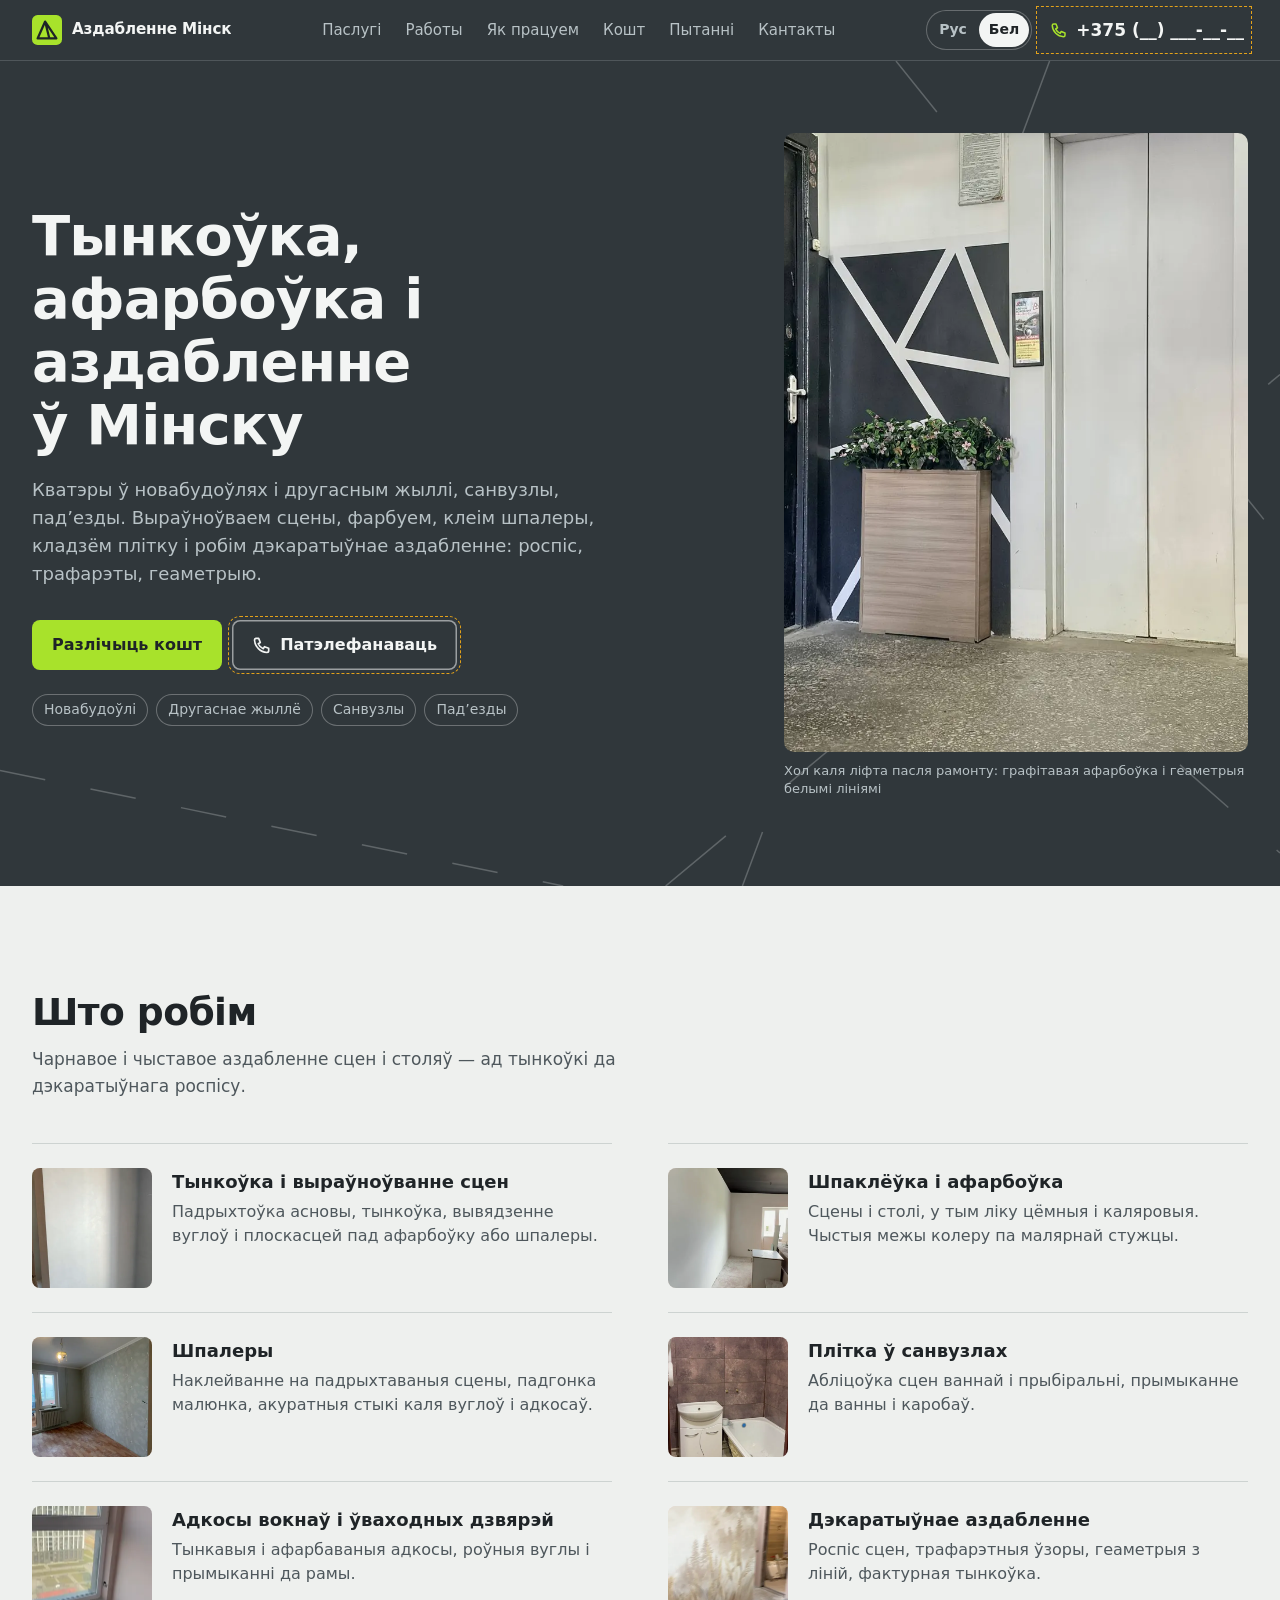
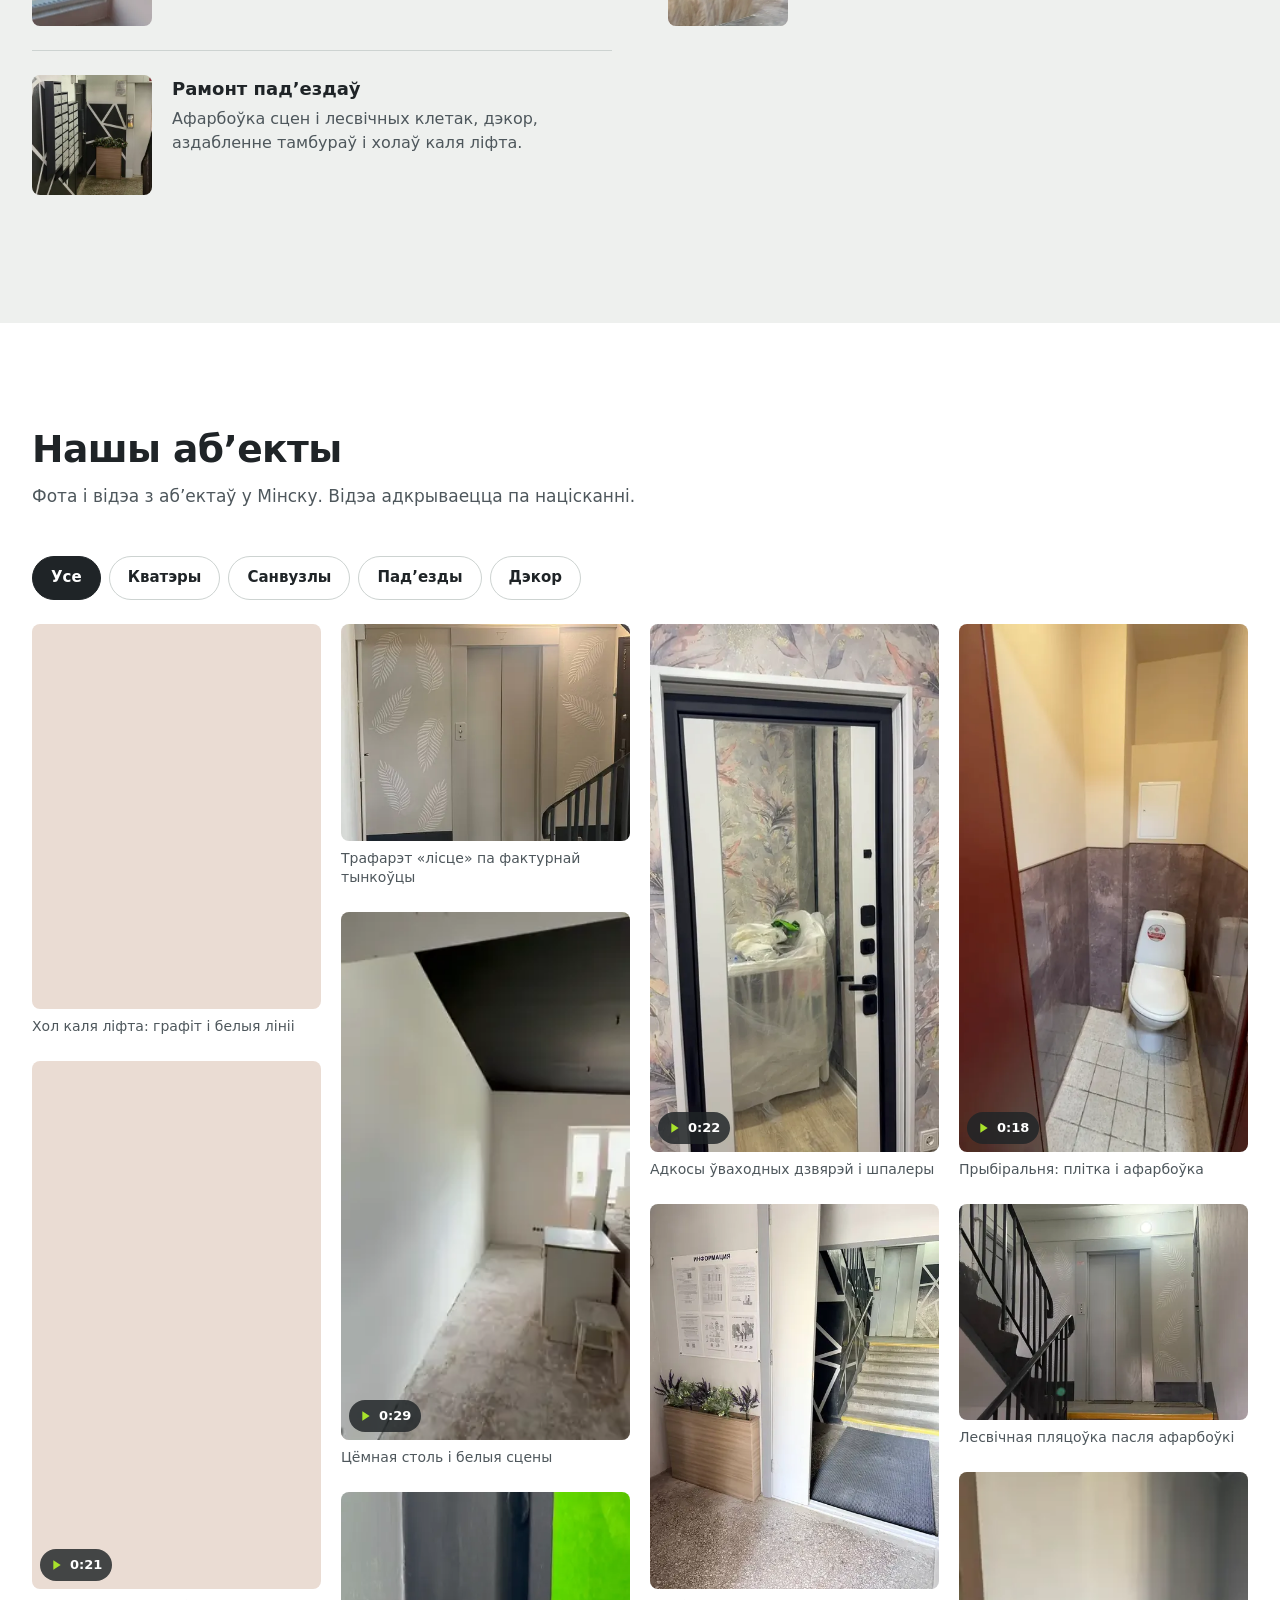
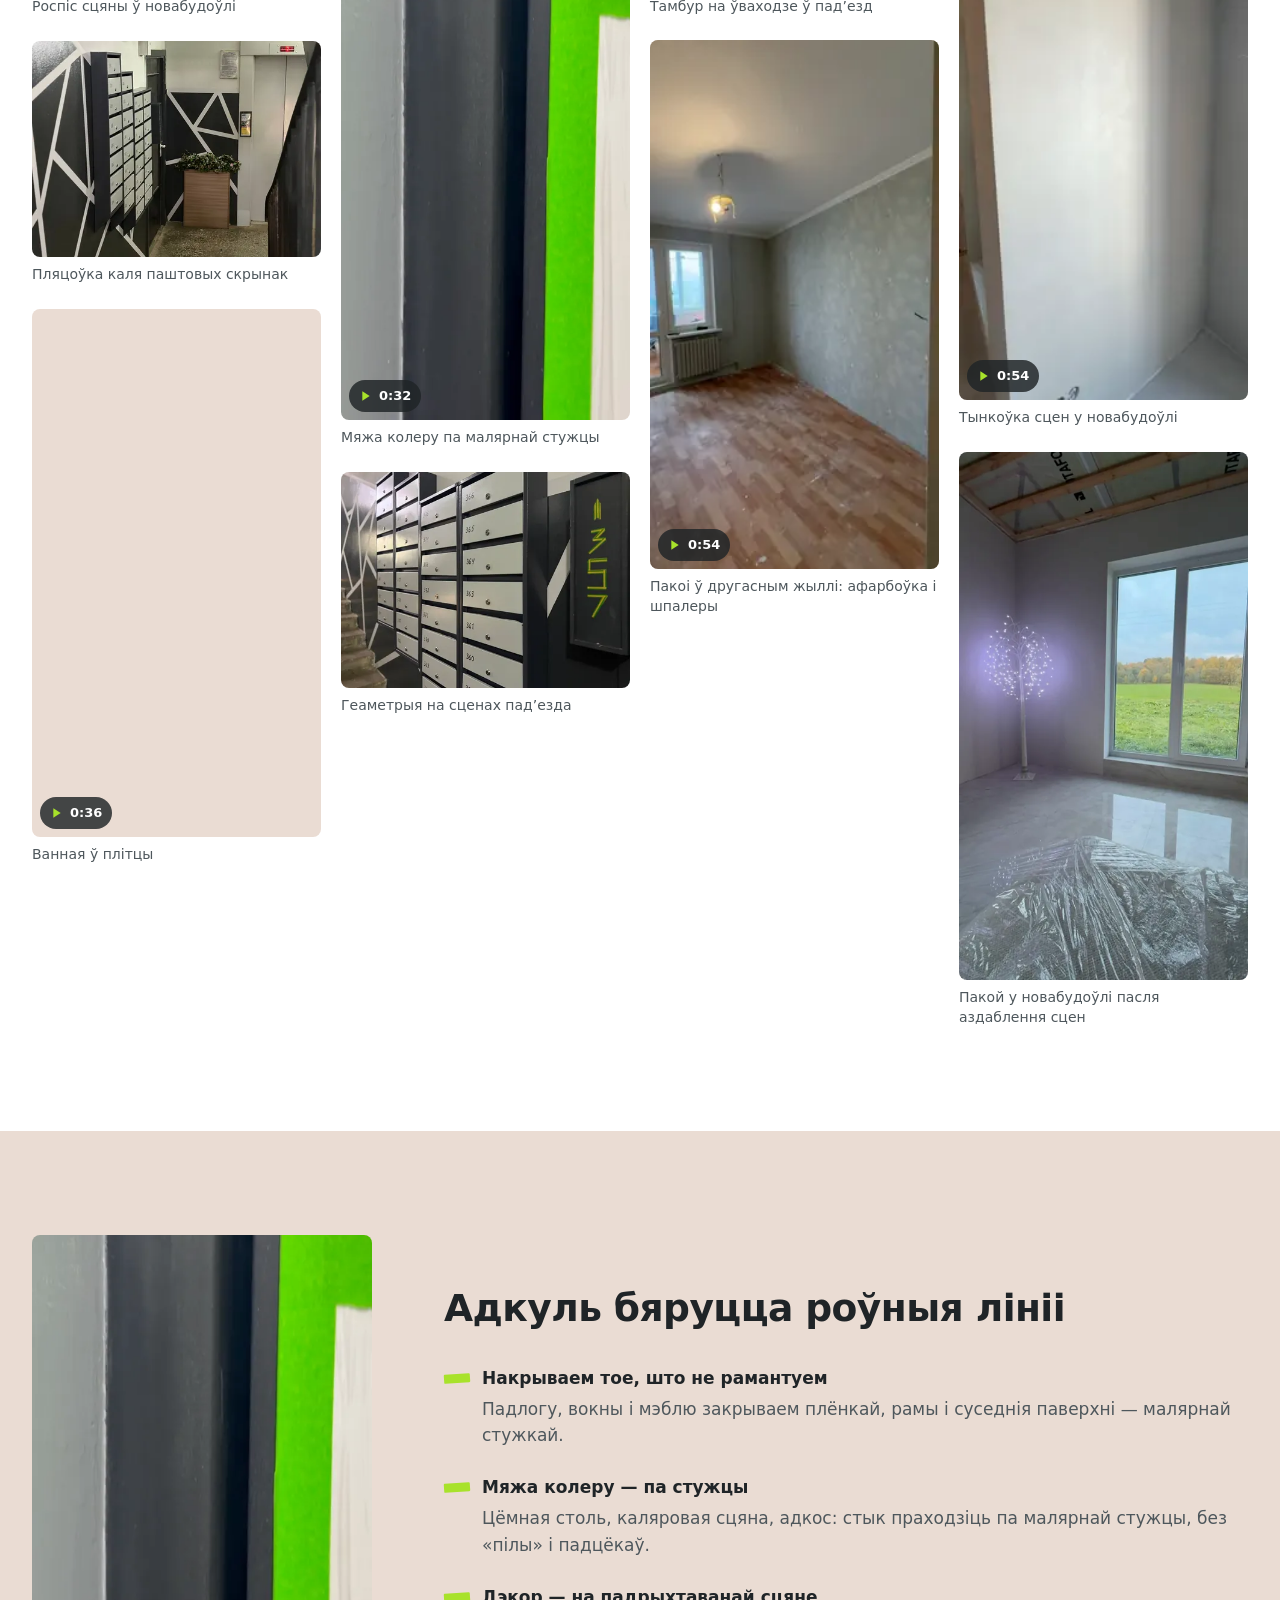
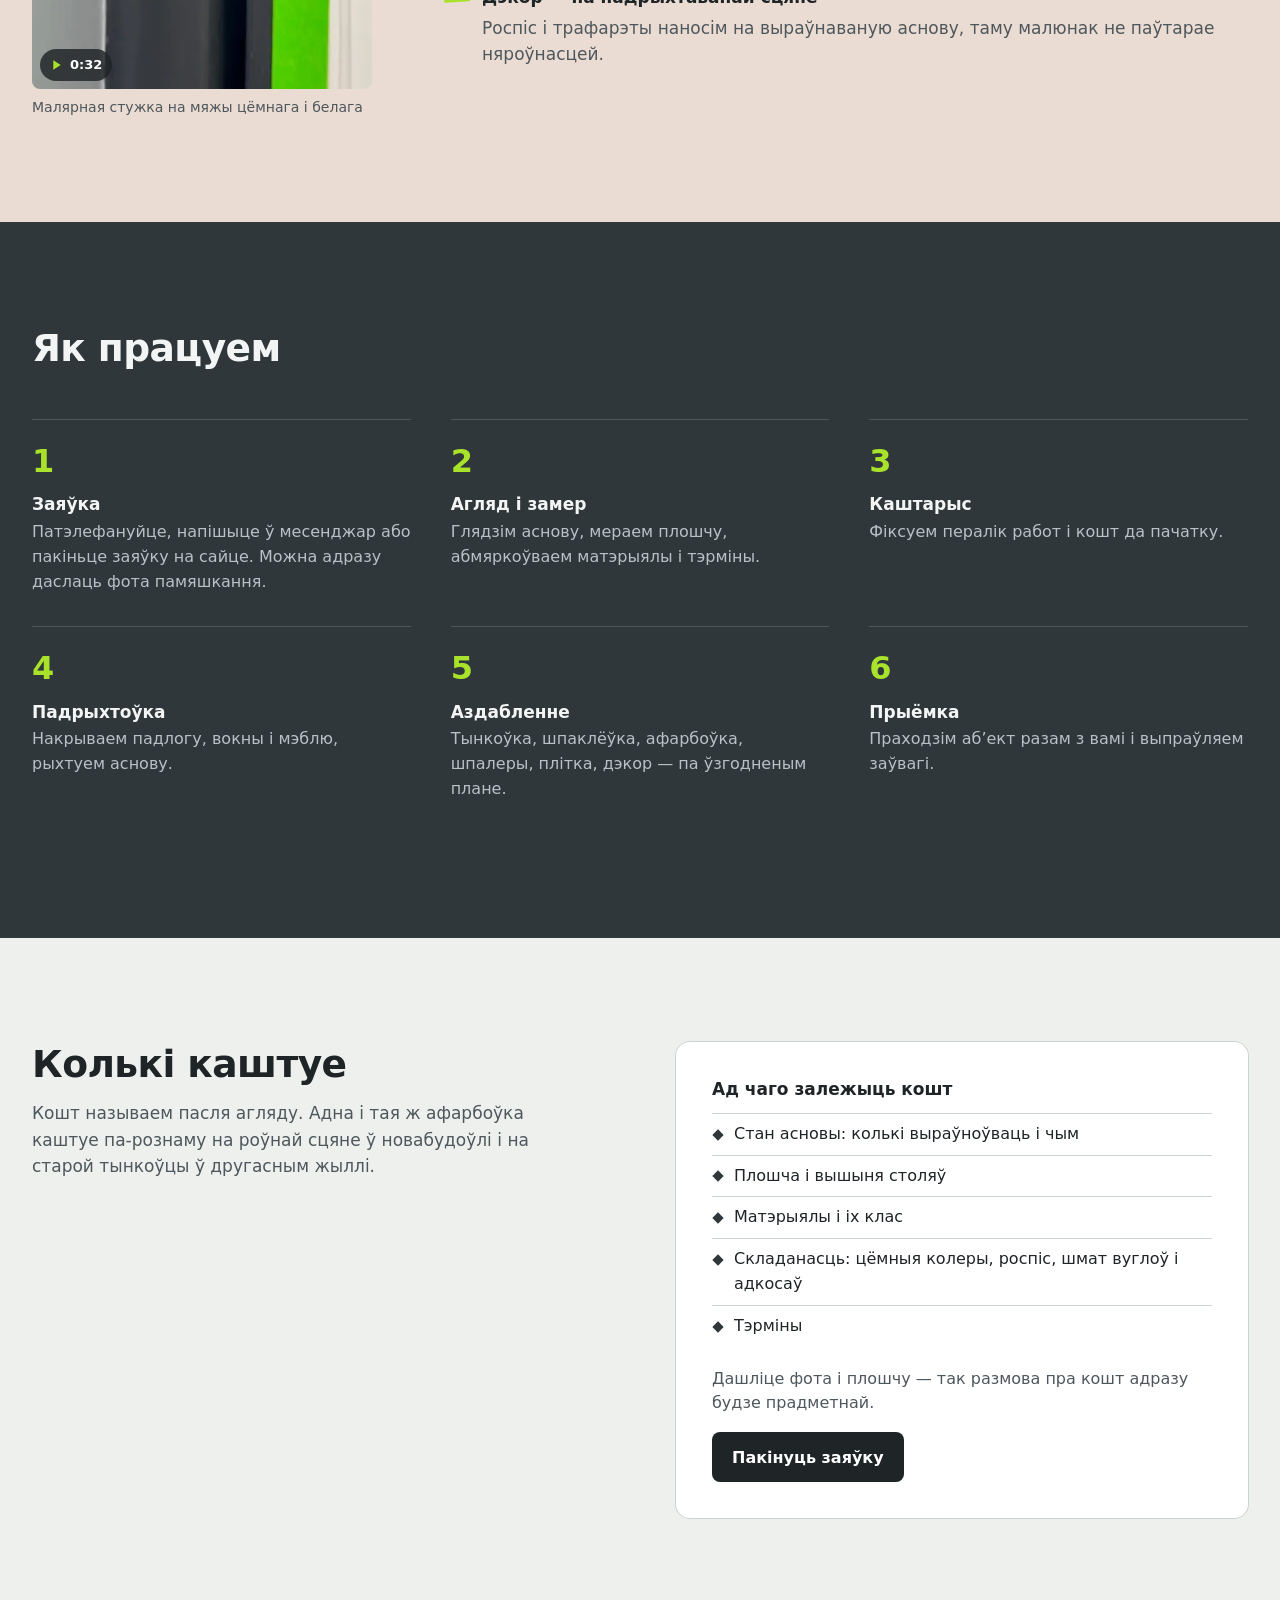
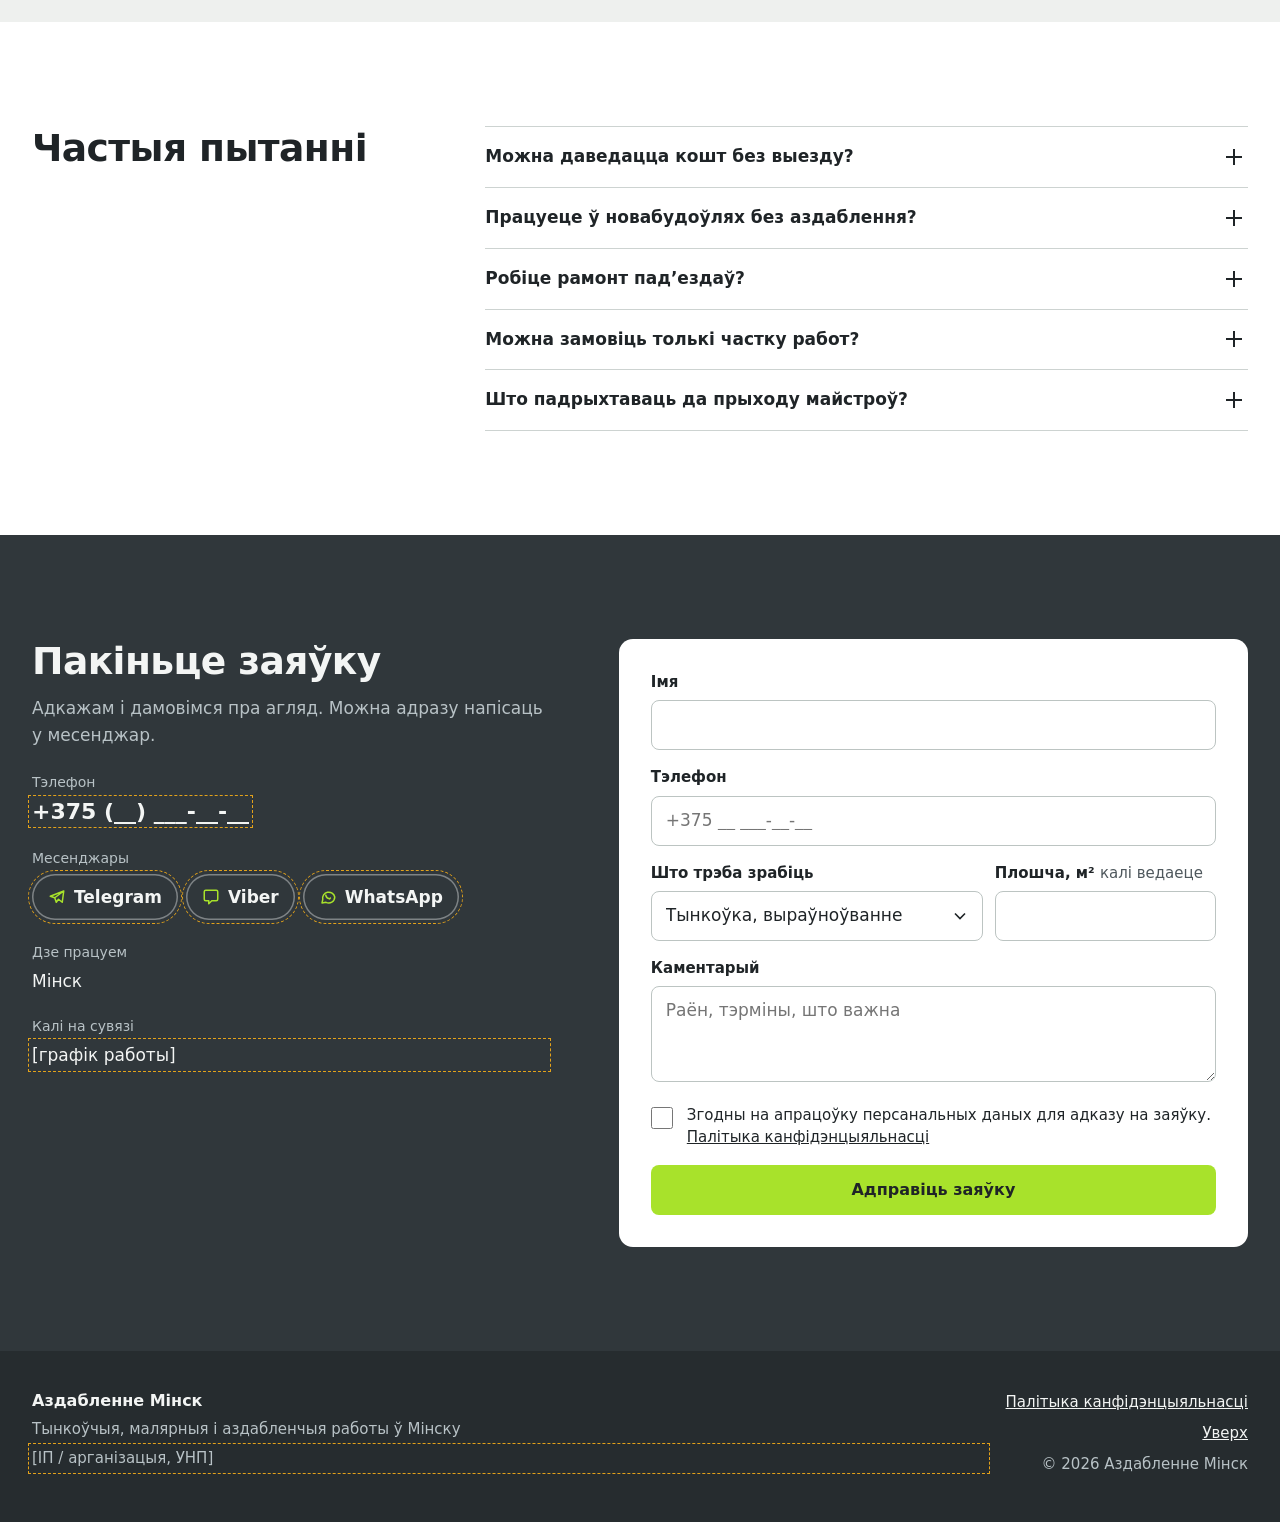
==== be/index.html @ 93bda0c2 "Одностраничный сайт отделочной бригады в Минске (RU/BY) Статический сайт для GitHub Pages: услуги, ф" ====
<!doctype html>
<html lang="be">
<head>
<meta charset="utf-8">
<meta name="viewport" content="width=device-width, initial-scale=1, viewport-fit=cover">
<title>Тынкоўка, афарбоўка і аздабленне кватэр у Мінску | Аздабленне Мінск</title>
<meta name="description" content="Тынкоўка, афарбоўка, шпалеры, плітка, адкосы і дэкаратыўнае аздабленне ў Мінску. Кватэры, новабудоўлі, пад’езды. Фота і відэа аб’ектаў, заяўка на разлік.">
<meta name="theme-color" content="#30373B">
<meta name="format-detection" content="telephone=no">
<link rel="canonical" href="https://pallsmi.github.io/otdelka-minsk/be/">
<link rel="alternate" hreflang="ru-BY" href="https://pallsmi.github.io/otdelka-minsk/">
<link rel="alternate" hreflang="be-BY" href="https://pallsmi.github.io/otdelka-minsk/be/">
<link rel="alternate" hreflang="x-default" href="https://pallsmi.github.io/otdelka-minsk/">
<meta property="og:type" content="website">
<meta property="og:locale" content="be_BY">
<meta property="og:site_name" content="Аздабленне Мінск">
<meta property="og:title" content="Тынкоўка, афарбоўка і аздабленне кватэр у Мінску">
<meta property="og:description" content="Тынкоўка, афарбоўка, шпалеры, плітка, адкосы і дэкаратыўнае аздабленне ў Мінску. Кватэры, новабудоўлі, пад’езды. Фота і відэа аб’ектаў, заяўка на разлік.">
<meta property="og:image" content="https://pallsmi.github.io/otdelka-minsk/assets/img/og.jpg">
<meta property="og:image:width" content="1200">
<meta property="og:image:height" content="630">
<meta property="og:image:alt" content="Пад’езд пасля рамонту: графітавыя сцены з белымі лініямі"><meta property="og:url" content="https://pallsmi.github.io/otdelka-minsk/be/">
<meta name="twitter:card" content="summary_large_image">
<link rel="icon" href="../assets/favicon.svg" type="image/svg+xml">
<link rel="icon" href="../assets/favicon-32.png" sizes="32x32" type="image/png">
<link rel="apple-touch-icon" href="../assets/apple-touch-icon.png">
<link rel="preload" href="../assets/fonts/unbounded-cyrillic-wght-normal.woff2" as="font" type="font/woff2" crossorigin>
<link rel="preload" href="../assets/fonts/onest-cyrillic-wght-normal.woff2" as="font" type="font/woff2" crossorigin>
<link rel="preload" as="image" type="image/webp" href="../assets/img/lift-geometry-800.webp" imagesrcset="../assets/img/lift-geometry-480.webp 480w, ../assets/img/lift-geometry-800.webp 800w" imagesizes="(min-width: 900px) 40vw, 86vw" fetchpriority="high">
<link rel="stylesheet" href="../css/style.css?v=d247fea7">
<script type="application/ld+json">{"@context":"https://schema.org","@type":"HomeAndConstructionBusiness","name":"Аздабленне Мінск","description":"Тынкоўка, афарбоўка, шпалеры, плітка, адкосы і дэкаратыўнае аздабленне ў Мінску. Кватэры, новабудоўлі, пад’езды. Фота і відэа аб’ектаў, заяўка на разлік.","areaServed":{"@type":"City","name":"Мінск"},"address":{"@type":"PostalAddress","addressLocality":"Мінск","addressCountry":"BY"},"knowsLanguage":["ru","be"],"url":"https://pallsmi.github.io/otdelka-minsk/be/","image":"https://pallsmi.github.io/otdelka-minsk/assets/img/og.jpg"}</script>
<script type="application/ld+json">{"@context":"https://schema.org","@type":"FAQPage","mainEntity":[{"@type":"Question","name":"Можна даведацца кошт без выезду?","acceptedAnswer":{"@type":"Answer","text":"Прыблізна — па фота і плошчы. Дакладна — пасля агляду: стан сцен і столяў па фота бачны не заўсёды."}},{"@type":"Question","name":"Працуеце ў новабудоўлях без аздаблення?","acceptedAnswer":{"@type":"Answer","text":"Так. Прыклады — у раздзеле «Нашы аб’екты»: тынкоўка сцен, адкосы, роспіс."}},{"@type":"Question","name":"Робіце рамонт пад’ездаў?","acceptedAnswer":{"@type":"Answer","text":"Так: афарбоўка сцен і лесвічных клетак, дэкор, аздабленне холаў каля ліфта. Фота — у раздзеле «Нашы аб’екты»."}},{"@type":"Question","name":"Можна замовіць толькі частку работ?","acceptedAnswer":{"@type":"Answer","text":"Так, напрыклад толькі афарбоўку столяў або толькі адкосы. Аб’ём абмяркоўваем на аглядзе."}},{"@type":"Question","name":"Што падрыхтаваць да прыходу майстроў?","acceptedAnswer":{"@type":"Answer","text":"Вынесці рэчы, якія можна вынесці, або ссунуць мэблю да цэнтра пакоя — астатняе накрыем плёнкай."}}]}</script>
</head>
<body>
<a class="skip" href="#main">Перайсці да зместу</a>

<header class="site-header" id="top">
  <div class="wrap header-row">
    <a class="brand" href="./" aria-label="Аздабленне Мінск">
      <svg class="brand-mark" viewBox="0 0 32 32" aria-hidden="true"><rect width="32" height="32" rx="6" fill="#A8E22B"/><path d="M6 25 L14 7 L26 25 Z M14 7 L18.5 25" fill="none" stroke="#1F2427" stroke-width="2.4" stroke-linejoin="round"/></svg>
      <span>Аздабленне Мінск</span>
    </a>
    <nav class="nav" id="nav" aria-label="Меню">
      <ul>
        <li><a href="#services">Паслугі</a></li>
        <li><a href="#works">Работы</a></li>
        <li><a href="#process">Як працуем</a></li>
        <li><a href="#price">Кошт</a></li>
        <li><a href="#faq">Пытанні</a></li>
        <li><a href="#contact">Кантакты</a></li>
      </ul>
      <a class="nav-phone todo" href="#contact"><svg class="ic" viewBox="0 0 24 24" fill="none" stroke="currentColor" stroke-width="2" stroke-linecap="round" stroke-linejoin="round" aria-hidden="true" focusable="false"><path d="M5 4h3l2 5-2.5 1.5a11 11 0 0 0 6 6L15 14l5 2v3a2 2 0 0 1-2 2A16 16 0 0 1 3 6a2 2 0 0 1 2-2z"/></svg><span>+375 (__) ___-__-__</span></a>
    </nav>
    <div class="header-tools">
      <div class="lang" role="group" aria-label="Мова сайта">
        <a href="../" hreflang="ru" lang="ru">Рус</a>
        <a href="./" hreflang="be" lang="be" aria-current="true">Бел</a>
      </div>
      <a class="header-call todo" href="#contact"><svg class="ic" viewBox="0 0 24 24" fill="none" stroke="currentColor" stroke-width="2" stroke-linecap="round" stroke-linejoin="round" aria-hidden="true" focusable="false"><path d="M5 4h3l2 5-2.5 1.5a11 11 0 0 0 6 6L15 14l5 2v3a2 2 0 0 1-2 2A16 16 0 0 1 3 6a2 2 0 0 1 2-2z"/></svg><span>+375 (__) ___-__-__</span></a>
      <button class="burger" type="button" aria-expanded="false" aria-controls="nav" data-open="Меню" data-close="Закрыць меню" aria-label="Меню">
        <span></span><span></span><span></span>
      </button>
    </div>
  </div>
</header>

<main id="main">

<section class="hero" aria-labelledby="hero-title">
  <svg class="hero-lines" viewBox="0 0 100 100" preserveAspectRatio="none" aria-hidden="true">
    <line x1="52" y1="100" x2="100" y2="38" pathLength="1"/>
    <line x1="70" y1="0" x2="100" y2="58" pathLength="1"/>
    <line x1="62" y1="44" x2="100" y2="96" pathLength="1"/>
    <line x1="82" y1="0" x2="58" y2="100" pathLength="1"/>
    <line x1="0" y1="86" x2="44" y2="100" pathLength="1"/>
  </svg>
  <div class="wrap hero-grid">
    <div class="hero-copy">
      <h1 id="hero-title">Тынкоўка, афарбоўка і аздабленне ў Мінску</h1>
      <p class="hero-lead">Кватэры ў новабудоўлях і другасным жыллі, санвузлы, пад’езды. Выраўноўваем сцены, фарбуем, клеім шпалеры, кладзём плітку і робім дэкаратыўнае аздабленне: роспіс, трафарэты, геаметрыю.</p>
      <div class="hero-actions">
        <a class="btn btn-tape" href="#contact">Разлічыць кошт</a>
        <a class="btn btn-ghost todo" href="#contact"><svg class="ic" viewBox="0 0 24 24" fill="none" stroke="currentColor" stroke-width="2" stroke-linecap="round" stroke-linejoin="round" aria-hidden="true" focusable="false"><path d="M5 4h3l2 5-2.5 1.5a11 11 0 0 0 6 6L15 14l5 2v3a2 2 0 0 1-2 2A16 16 0 0 1 3 6a2 2 0 0 1 2-2z"/></svg>Патэлефанаваць</a>
      </div>
      <ul class="hero-tags" aria-label="Тыпы аб’ектаў"><li>Новабудоўлі</li><li>Другаснае жыллё</li><li>Санвузлы</li><li>Пад’езды</li>
      </ul>
    </div>
    <figure class="hero-photo">
      <img src="../assets/img/lift-geometry-800.webp" srcset="../assets/img/lift-geometry-480.webp 480w, ../assets/img/lift-geometry-800.webp 800w" sizes="(min-width: 900px) 40vw, 86vw"
 width="960" height="1280" alt="Хол каля ліфта пасля рамонту: графітавая афарбоўка і геаметрыя белымі лініямі" loading="eager" decoding="sync" fetchpriority="high">
      <figcaption>Хол каля ліфта пасля рамонту: графітавая афарбоўка і геаметрыя белымі лініямі</figcaption>
    </figure>
  </div>
</section>

<section class="section services" id="services" aria-labelledby="services-title">
  <div class="wrap">
    <div class="section-head">
      <h2 id="services-title">Што робім</h2>
      <p>Чарнавое і чыставое аздабленне сцен і столяў — ад тынкоўкі да дэкаратыўнага роспісу.</p>
    </div>
    <ul class="svc">
      <li>
        <img class="svc-img" src="../assets/img/plaster-464.webp" srcset="../assets/img/plaster-240.webp 240w, ../assets/img/plaster-464.webp 464w" sizes="(min-width: 900px) 128px, 96px"
 width="464" height="848" alt="" loading="lazy" decoding="async">
        <div>
          <h3>Тынкоўка і выраўноўванне сцен</h3>
          <p>Падрыхтоўка асновы, тынкоўка, вывядзенне вуглоў і плоскасцей пад афарбоўку або шпалеры.</p>
        </div>
      </li>
      <li>
        <img class="svc-img" src="../assets/img/dark-ceiling-464.webp" srcset="../assets/img/dark-ceiling-240.webp 240w, ../assets/img/dark-ceiling-464.webp 464w" sizes="(min-width: 900px) 128px, 96px"
 width="464" height="848" alt="" loading="lazy" decoding="async">
        <div>
          <h3>Шпаклёўка і афарбоўка</h3>
          <p>Сцены і столі, у тым ліку цёмныя і каляровыя. Чыстыя межы колеру па малярнай стужцы.</p>
        </div>
      </li>
      <li>
        <img class="svc-img" src="../assets/img/wallpaper-464.webp" srcset="../assets/img/wallpaper-240.webp 240w, ../assets/img/wallpaper-464.webp 464w" sizes="(min-width: 900px) 128px, 96px"
 width="464" height="848" alt="" loading="lazy" decoding="async">
        <div>
          <h3>Шпалеры</h3>
          <p>Наклейванне на падрыхтаваныя сцены, падгонка малюнка, акуратныя стыкі каля вуглоў і адкосаў.</p>
        </div>
      </li>
      <li>
        <img class="svc-img" src="../assets/img/bath-464.webp" srcset="../assets/img/bath-240.webp 240w, ../assets/img/bath-464.webp 464w" sizes="(min-width: 900px) 128px, 96px"
 width="464" height="848" alt="" loading="lazy" decoding="async">
        <div>
          <h3>Плітка ў санвузлах</h3>
          <p>Абліцоўка сцен ваннай і прыбіральні, прымыканне да ванны і каробаў.</p>
        </div>
      </li>
      <li>
        <img class="svc-img" src="../assets/img/slopes-464.webp" srcset="../assets/img/slopes-240.webp 240w, ../assets/img/slopes-464.webp 464w" sizes="(min-width: 900px) 128px, 96px"
 width="464" height="848" alt="" loading="lazy" decoding="async">
        <div>
          <h3>Адкосы вокнаў і ўваходных дзвярэй</h3>
          <p>Тынкавыя і афарбаваныя адкосы, роўныя вуглы і прымыканні да рамы.</p>
        </div>
      </li>
      <li>
        <img class="svc-img" src="../assets/img/mural-464.webp" srcset="../assets/img/mural-240.webp 240w, ../assets/img/mural-464.webp 464w" sizes="(min-width: 900px) 128px, 96px"
 width="464" height="848" alt="" loading="lazy" decoding="async">
        <div>
          <h3>Дэкаратыўнае аздабленне</h3>
          <p>Роспіс сцен, трафарэтныя ўзоры, геаметрыя з ліній, фактурная тынкоўка.</p>
        </div>
      </li>
      <li>
        <img class="svc-img" src="../assets/img/hall-geometry-800.webp" srcset="../assets/img/hall-geometry-480.webp 480w, ../assets/img/hall-geometry-800.webp 800w, ../assets/img/hall-geometry-1280.webp 1280w" sizes="(min-width: 900px) 128px, 96px"
 width="1280" height="960" alt="" loading="lazy" decoding="async">
        <div>
          <h3>Рамонт пад’ездаў</h3>
          <p>Афарбоўка сцен і лесвічных клетак, дэкор, аздабленне тамбураў і холаў каля ліфта.</p>
        </div>
      </li>
    </ul>
  </div>
</section>

<section class="section works" id="works" aria-labelledby="works-title">
  <div class="wrap">
    <div class="section-head">
      <h2 id="works-title">Нашы аб’екты</h2>
      <p>Фота і відэа з аб’ектаў у Мінску. Відэа адкрываецца па націсканні.</p>
    </div>
    <div class="filters" role="group" aria-label="Паказаць работы">
      <button type="button" data-filter="all" aria-pressed="true">Усе</button>
      <button type="button" data-filter="flat" aria-pressed="false">Кватэры</button>
      <button type="button" data-filter="bath" aria-pressed="false">Санвузлы</button>
      <button type="button" data-filter="entrance" aria-pressed="false">Пад’езды</button>
      <button type="button" data-filter="decor" aria-pressed="false">Дэкор</button>
    </div>
    <ul class="grid" id="grid">
      <li data-cats="entrance decor">
        <figure>
          <button class="tile" type="button" data-index="0">
            <span class="sr-only">Адкрыць фота: Хол каля ліфта: графіт і белыя лініі</span>
            <img src="../assets/img/lift-geometry-800.webp" srcset="../assets/img/lift-geometry-480.webp 480w, ../assets/img/lift-geometry-800.webp 800w" sizes="(min-width: 1040px) 280px, (min-width: 600px) 30vw, 46vw"
 width="960" height="1280" alt="" loading="lazy" decoding="async">
          </button>
          <figcaption>Хол каля ліфта: графіт і белыя лініі</figcaption>
        </figure>
      </li>
      <li data-cats="flat decor">
        <figure>
          <button class="tile" type="button" data-index="1">
            <span class="sr-only">Глядзець відэа: Роспіс сцяны ў новабудоўлі</span>
            <img src="../assets/img/mural-464.webp" srcset="../assets/img/mural-240.webp 240w, ../assets/img/mural-464.webp 464w" sizes="(min-width: 1040px) 280px, (min-width: 600px) 30vw, 46vw"
 width="464" height="848" alt="" loading="lazy" decoding="async">
            <span class="play" aria-hidden="true"><svg class="ic" viewBox="0 0 24 24" fill="none" stroke="currentColor" stroke-width="2" stroke-linecap="round" stroke-linejoin="round" aria-hidden="true" focusable="false"><path d="M8 5v14l11-7z" fill="currentColor" stroke="none"/></svg><span>0:21</span></span>
          </button>
          <figcaption>Роспіс сцяны ў новабудоўлі</figcaption>
        </figure>
      </li>
      <li data-cats="entrance decor">
        <figure>
          <button class="tile" type="button" data-index="2">
            <span class="sr-only">Адкрыць фота: Пляцоўка каля паштовых скрынак</span>
            <img src="../assets/img/hall-geometry-800.webp" srcset="../assets/img/hall-geometry-480.webp 480w, ../assets/img/hall-geometry-800.webp 800w, ../assets/img/hall-geometry-1280.webp 1280w" sizes="(min-width: 1040px) 280px, (min-width: 600px) 30vw, 46vw"
 width="1280" height="960" alt="" loading="lazy" decoding="async">
          </button>
          <figcaption>Пляцоўка каля паштовых скрынак</figcaption>
        </figure>
      </li>
      <li data-cats="bath">
        <figure>
          <button class="tile" type="button" data-index="3">
            <span class="sr-only">Глядзець відэа: Ванная ў плітцы</span>
            <img src="../assets/img/bath-464.webp" srcset="../assets/img/bath-240.webp 240w, ../assets/img/bath-464.webp 464w" sizes="(min-width: 1040px) 280px, (min-width: 600px) 30vw, 46vw"
 width="464" height="848" alt="" loading="lazy" decoding="async">
            <span class="play" aria-hidden="true"><svg class="ic" viewBox="0 0 24 24" fill="none" stroke="currentColor" stroke-width="2" stroke-linecap="round" stroke-linejoin="round" aria-hidden="true" focusable="false"><path d="M8 5v14l11-7z" fill="currentColor" stroke="none"/></svg><span>0:36</span></span>
          </button>
          <figcaption>Ванная ў плітцы</figcaption>
        </figure>
      </li>
      <li data-cats="entrance decor">
        <figure>
          <button class="tile" type="button" data-index="4">
            <span class="sr-only">Адкрыць фота: Трафарэт «лісце» па фактурнай тынкоўцы</span>
            <img src="../assets/img/lift-leaves-800.webp" srcset="../assets/img/lift-leaves-480.webp 480w, ../assets/img/lift-leaves-800.webp 800w, ../assets/img/lift-leaves-1280.webp 1280w" sizes="(min-width: 1040px) 280px, (min-width: 600px) 30vw, 46vw"
 width="1280" height="960" alt="" loading="lazy" decoding="async">
          </button>
          <figcaption>Трафарэт «лісце» па фактурнай тынкоўцы</figcaption>
        </figure>
      </li>
      <li data-cats="flat">
        <figure>
          <button class="tile" type="button" data-index="5">
            <span class="sr-only">Глядзець відэа: Цёмная столь і белыя сцены</span>
            <img src="../assets/img/dark-ceiling-464.webp" srcset="../assets/img/dark-ceiling-240.webp 240w, ../assets/img/dark-ceiling-464.webp 464w" sizes="(min-width: 1040px) 280px, (min-width: 600px) 30vw, 46vw"
 width="464" height="848" alt="" loading="lazy" decoding="async">
            <span class="play" aria-hidden="true"><svg class="ic" viewBox="0 0 24 24" fill="none" stroke="currentColor" stroke-width="2" stroke-linecap="round" stroke-linejoin="round" aria-hidden="true" focusable="false"><path d="M8 5v14l11-7z" fill="currentColor" stroke="none"/></svg><span>0:29</span></span>
          </button>
          <figcaption>Цёмная столь і белыя сцены</figcaption>
        </figure>
      </li>
      <li data-cats="flat decor">
        <figure>
          <button class="tile" type="button" data-index="6">
            <span class="sr-only">Глядзець відэа: Мяжа колеру па малярнай стужцы</span>
            <img src="../assets/img/tape-464.webp" srcset="../assets/img/tape-240.webp 240w, ../assets/img/tape-464.webp 464w" sizes="(min-width: 1040px) 280px, (min-width: 600px) 30vw, 46vw"
 width="464" height="848" alt="" loading="lazy" decoding="async">
            <span class="play" aria-hidden="true"><svg class="ic" viewBox="0 0 24 24" fill="none" stroke="currentColor" stroke-width="2" stroke-linecap="round" stroke-linejoin="round" aria-hidden="true" focusable="false"><path d="M8 5v14l11-7z" fill="currentColor" stroke="none"/></svg><span>0:32</span></span>
          </button>
          <figcaption>Мяжа колеру па малярнай стужцы</figcaption>
        </figure>
      </li>
      <li data-cats="entrance decor">
        <figure>
          <button class="tile" type="button" data-index="7">
            <span class="sr-only">Адкрыць фота: Геаметрыя на сценах пад’езда</span>
            <img src="../assets/img/mailboxes-800.webp" srcset="../assets/img/mailboxes-480.webp 480w, ../assets/img/mailboxes-800.webp 800w, ../assets/img/mailboxes-1280.webp 1280w" sizes="(min-width: 1040px) 280px, (min-width: 600px) 30vw, 46vw"
 width="1280" height="960" alt="" loading="lazy" decoding="async">
          </button>
          <figcaption>Геаметрыя на сценах пад’езда</figcaption>
        </figure>
      </li>
      <li data-cats="flat">
        <figure>
          <button class="tile" type="button" data-index="8">
            <span class="sr-only">Глядзець відэа: Адкосы ўваходных дзвярэй і шпалеры</span>
            <img src="../assets/img/door-464.webp" srcset="../assets/img/door-240.webp 240w, ../assets/img/door-464.webp 464w" sizes="(min-width: 1040px) 280px, (min-width: 600px) 30vw, 46vw"
 width="464" height="848" alt="" loading="lazy" decoding="async">
            <span class="play" aria-hidden="true"><svg class="ic" viewBox="0 0 24 24" fill="none" stroke="currentColor" stroke-width="2" stroke-linecap="round" stroke-linejoin="round" aria-hidden="true" focusable="false"><path d="M8 5v14l11-7z" fill="currentColor" stroke="none"/></svg><span>0:22</span></span>
          </button>
          <figcaption>Адкосы ўваходных дзвярэй і шпалеры</figcaption>
        </figure>
      </li>
      <li data-cats="entrance">
        <figure>
          <button class="tile" type="button" data-index="9">
            <span class="sr-only">Адкрыць фота: Тамбур на ўваходзе ў пад’езд</span>
            <img src="../assets/img/entrance-800.webp" srcset="../assets/img/entrance-480.webp 480w, ../assets/img/entrance-800.webp 800w" sizes="(min-width: 1040px) 280px, (min-width: 600px) 30vw, 46vw"
 width="960" height="1280" alt="" loading="lazy" decoding="async">
          </button>
          <figcaption>Тамбур на ўваходзе ў пад’езд</figcaption>
        </figure>
      </li>
      <li data-cats="flat">
        <figure>
          <button class="tile" type="button" data-index="10">
            <span class="sr-only">Глядзець відэа: Пакоі ў другасным жыллі: афарбоўка і шпалеры</span>
            <img src="../assets/img/wallpaper-464.webp" srcset="../assets/img/wallpaper-240.webp 240w, ../assets/img/wallpaper-464.webp 464w" sizes="(min-width: 1040px) 280px, (min-width: 600px) 30vw, 46vw"
 width="464" height="848" alt="" loading="lazy" decoding="async">
            <span class="play" aria-hidden="true"><svg class="ic" viewBox="0 0 24 24" fill="none" stroke="currentColor" stroke-width="2" stroke-linecap="round" stroke-linejoin="round" aria-hidden="true" focusable="false"><path d="M8 5v14l11-7z" fill="currentColor" stroke="none"/></svg><span>0:54</span></span>
          </button>
          <figcaption>Пакоі ў другасным жыллі: афарбоўка і шпалеры</figcaption>
        </figure>
      </li>
      <li data-cats="bath">
        <figure>
          <button class="tile" type="button" data-index="11">
            <span class="sr-only">Глядзець відэа: Прыбіральня: плітка і афарбоўка</span>
            <img src="../assets/img/wc-464.webp" srcset="../assets/img/wc-240.webp 240w, ../assets/img/wc-464.webp 464w" sizes="(min-width: 1040px) 280px, (min-width: 600px) 30vw, 46vw"
 width="464" height="848" alt="" loading="lazy" decoding="async">
            <span class="play" aria-hidden="true"><svg class="ic" viewBox="0 0 24 24" fill="none" stroke="currentColor" stroke-width="2" stroke-linecap="round" stroke-linejoin="round" aria-hidden="true" focusable="false"><path d="M8 5v14l11-7z" fill="currentColor" stroke="none"/></svg><span>0:18</span></span>
          </button>
          <figcaption>Прыбіральня: плітка і афарбоўка</figcaption>
        </figure>
      </li>
      <li data-cats="entrance decor">
        <figure>
          <button class="tile" type="button" data-index="12">
            <span class="sr-only">Адкрыць фота: Лесвічная пляцоўка пасля афарбоўкі</span>
            <img src="../assets/img/stair-leaves-800.webp" srcset="../assets/img/stair-leaves-480.webp 480w, ../assets/img/stair-leaves-800.webp 800w, ../assets/img/stair-leaves-1280.webp 1280w" sizes="(min-width: 1040px) 280px, (min-width: 600px) 30vw, 46vw"
 width="1280" height="960" alt="" loading="lazy" decoding="async">
          </button>
          <figcaption>Лесвічная пляцоўка пасля афарбоўкі</figcaption>
        </figure>
      </li>
      <li data-cats="flat">
        <figure>
          <button class="tile" type="button" data-index="13">
            <span class="sr-only">Глядзець відэа: Тынкоўка сцен у новабудоўлі</span>
            <img src="../assets/img/plaster-464.webp" srcset="../assets/img/plaster-240.webp 240w, ../assets/img/plaster-464.webp 464w" sizes="(min-width: 1040px) 280px, (min-width: 600px) 30vw, 46vw"
 width="464" height="848" alt="" loading="lazy" decoding="async">
            <span class="play" aria-hidden="true"><svg class="ic" viewBox="0 0 24 24" fill="none" stroke="currentColor" stroke-width="2" stroke-linecap="round" stroke-linejoin="round" aria-hidden="true" focusable="false"><path d="M8 5v14l11-7z" fill="currentColor" stroke="none"/></svg><span>0:54</span></span>
          </button>
          <figcaption>Тынкоўка сцен у новабудоўлі</figcaption>
        </figure>
      </li>
      <li data-cats="flat">
        <figure>
          <button class="tile" type="button" data-index="14">
            <span class="sr-only">Адкрыць фота: Пакой у новабудоўлі пасля аздаблення сцен</span>
            <img src="../assets/img/new-room-464.webp" srcset="../assets/img/new-room-240.webp 240w, ../assets/img/new-room-464.webp 464w" sizes="(min-width: 1040px) 280px, (min-width: 600px) 30vw, 46vw"
 width="464" height="848" alt="" loading="lazy" decoding="async">
          </button>
          <figcaption>Пакой у новабудоўлі пасля аздаблення сцен</figcaption>
        </figure>
      </li>
    </ul>
  </div>
</section>

<section class="section details" aria-labelledby="details-title">
  <div class="wrap details-grid">
    <figure class="details-media">
      <button class="tile" type="button" data-index="6">
        <span class="sr-only">Глядзець відэа: Мяжа колеру па малярнай стужцы</span>
        <img src="../assets/img/tape-464.webp" srcset="../assets/img/tape-240.webp 240w, ../assets/img/tape-464.webp 464w" sizes="(min-width: 900px) 360px, 70vw"
 width="464" height="848" alt="" loading="lazy" decoding="async">
        <span class="play" aria-hidden="true"><svg class="ic" viewBox="0 0 24 24" fill="none" stroke="currentColor" stroke-width="2" stroke-linecap="round" stroke-linejoin="round" aria-hidden="true" focusable="false"><path d="M8 5v14l11-7z" fill="currentColor" stroke="none"/></svg><span>0:32</span></span>
      </button>
      <figcaption>Малярная стужка на мяжы цёмнага і белага</figcaption>
    </figure>
    <div>
      <h2 id="details-title">Адкуль бяруцца роўныя лініі</h2>
      <ul class="points">
        <li><h3>Накрываем тое, што не рамантуем</h3><p>Падлогу, вокны і мэблю закрываем плёнкай, рамы і суседнія паверхні — малярнай стужкай.</p></li>
        <li><h3>Мяжа колеру — па стужцы</h3><p>Цёмная столь, каляровая сцяна, адкос: стык праходзіць па малярнай стужцы, без «пілы» і падцёкаў.</p></li>
        <li><h3>Дэкор — на падрыхтаванай сцяне</h3><p>Роспіс і трафарэты наносім на выраўнаваную аснову, таму малюнак не паўтарае няроўнасцей.</p></li>
      </ul>
    </div>
  </div>
</section>

<section class="section process" id="process" aria-labelledby="process-title">
  <div class="wrap">
    <h2 id="process-title">Як працуем</h2>
    <ol class="steps">
      <li><h3>Заяўка</h3><p>Патэлефануйце, напішыце ў месенджар або пакіньце заяўку на сайце. Можна адразу даслаць фота памяшкання.</p></li>
      <li><h3>Агляд і замер</h3><p>Глядзім аснову, мераем плошчу, абмяркоўваем матэрыялы і тэрміны.</p></li>
      <li><h3>Каштарыс</h3><p>Фіксуем пералік работ і кошт да пачатку.</p></li>
      <li><h3>Падрыхтоўка</h3><p>Накрываем падлогу, вокны і мэблю, рыхтуем аснову.</p></li>
      <li><h3>Аздабленне</h3><p>Тынкоўка, шпаклёўка, афарбоўка, шпалеры, плітка, дэкор — па ўзгодненым плане.</p></li>
      <li><h3>Прыёмка</h3><p>Праходзім аб’ект разам з вамі і выпраўляем заўвагі.</p></li>
    </ol>
  </div>
</section>

<section class="section price" id="price" aria-labelledby="price-title">
  <div class="wrap price-grid">
    <div>
      <h2 id="price-title">Колькі каштуе</h2>
      <p class="price-text">Кошт называем пасля агляду. Адна і тая ж афарбоўка каштуе па-рознаму на роўнай сцяне ў новабудоўлі і на старой тынкоўцы ў другасным жыллі.</p>
    </div>
    <div class="price-card">
      <h3>Ад чаго залежыць кошт</h3>
      <ul class="factors"><li>Стан асновы: колькі выраўноўваць і чым</li><li>Плошча і вышыня столяў</li><li>Матэрыялы і іх клас</li><li>Складанасць: цёмныя колеры, роспіс, шмат вуглоў і адкосаў</li><li>Тэрміны</li>
      </ul>
      <p>Дашліце фота і плошчу — так размова пра кошт адразу будзе прадметнай.</p>
      <a class="btn btn-ink" href="#contact">Пакінуць заяўку</a>
    </div>
  </div>
</section>

<section class="section faq" id="faq" aria-labelledby="faq-title">
  <div class="wrap faq-wrap">
    <h2 id="faq-title">Частыя пытанні</h2>
    <div class="faq-list">
      <details>
        <summary>Можна даведацца кошт без выезду?</summary>
        <p>Прыблізна — па фота і плошчы. Дакладна — пасля агляду: стан сцен і столяў па фота бачны не заўсёды.</p>
      </details>
      <details>
        <summary>Працуеце ў новабудоўлях без аздаблення?</summary>
        <p>Так. Прыклады — у раздзеле «Нашы аб’екты»: тынкоўка сцен, адкосы, роспіс.</p>
      </details>
      <details>
        <summary>Робіце рамонт пад’ездаў?</summary>
        <p>Так: афарбоўка сцен і лесвічных клетак, дэкор, аздабленне холаў каля ліфта. Фота — у раздзеле «Нашы аб’екты».</p>
      </details>
      <details>
        <summary>Можна замовіць толькі частку работ?</summary>
        <p>Так, напрыклад толькі афарбоўку столяў або толькі адкосы. Аб’ём абмяркоўваем на аглядзе.</p>
      </details>
      <details>
        <summary>Што падрыхтаваць да прыходу майстроў?</summary>
        <p>Вынесці рэчы, якія можна вынесці, або ссунуць мэблю да цэнтра пакоя — астатняе накрыем плёнкай.</p>
      </details>
    </div>
  </div>
</section>

<section class="section contact" id="contact" aria-labelledby="contact-title">
  <div class="wrap contact-grid">
    <div class="contact-info">
      <h2 id="contact-title">Пакіньце заяўку</h2>
      <p class="contact-lead">Адкажам і дамовімся пра агляд. Можна адразу напісаць у месенджар.</p>
      <dl>
        <div>
          <dt>Тэлефон</dt>
          <dd><a class="big-phone todo" href="#contact">+375 (__) ___-__-__</a></dd>
        </div>
        <div>
          <dt>Месенджары</dt>
          <dd class="messengers">
            <a class="msg todo" href="#contact"><svg class="ic" viewBox="0 0 24 24" fill="none" stroke="currentColor" stroke-width="2" stroke-linecap="round" stroke-linejoin="round" aria-hidden="true" focusable="false"><path d="M21 4 3 11l6 2 2 6 3-4 5 4zM9 13 21 4"/></svg><span>Telegram</span></a>
            <a class="msg todo" href="#contact"><svg class="ic" viewBox="0 0 24 24" fill="none" stroke="currentColor" stroke-width="2" stroke-linecap="round" stroke-linejoin="round" aria-hidden="true" focusable="false"><path d="M5 3h14a2 2 0 0 1 2 2v10a2 2 0 0 1-2 2h-6l-4 4v-4H5a2 2 0 0 1-2-2V5a2 2 0 0 1 2-2z"/></svg><span>Viber</span></a>
            <a class="msg todo" href="#contact"><svg class="ic" viewBox="0 0 24 24" fill="none" stroke="currentColor" stroke-width="2" stroke-linecap="round" stroke-linejoin="round" aria-hidden="true" focusable="false"><path d="M21 12a8 8 0 0 1-11.6 7.1L4 20l1-4.6A8 8 0 1 1 21 12z"/><path d="M9 9.5c.5 2.5 2.5 4.5 5 5l1.2-1.2"/></svg><span>WhatsApp</span></a>
          </dd>
        </div>
        <div>
          <dt>Дзе працуем</dt>
          <dd>Мінск</dd>
        </div>
        <div>
          <dt>Калі на сувязі</dt>
          <dd class="todo">[графік работы]</dd>
        </div>
      </dl>
    </div>

    <form class="form" id="lead-form" novalidate
          data-provider="" data-endpoint=""
          data-ok="Заяўка адпраўлена. Звяжамся з вамі па ўказаным тэлефоне." data-err="Не атрымалася адправіць. Патэлефануйце або напішыце ў месенджар — кантакты побач." data-sending="Адпраўляем…"
          data-header="Заяўка з сайта" data-brand="Аздабленне Мінск">
      <div class="hp" aria-hidden="true">
        <label>Website <input type="text" name="website" tabindex="-1" autocomplete="off"></label>
      </div>
      <div class="field">
        <label for="f-name">Імя</label>
        <input id="f-name" name="name" type="text" autocomplete="name" required maxlength="80" aria-describedby="f-name-err">
        <p class="err" id="f-name-err" data-msg="Пакажыце імя"></p>
      </div>
      <div class="field">
        <label for="f-phone">Тэлефон</label>
        <input id="f-phone" name="phone" type="tel" inputmode="tel" autocomplete="tel" placeholder="+375 __ ___-__-__" required aria-describedby="f-phone-err">
        <p class="err" id="f-phone-err" data-msg="Пакажыце тэлефон у фармаце +375 XX XXX-XX-XX"></p>
      </div>
      <div class="field-row">
        <div class="field">
          <label for="f-work">Што трэба зрабіць</label>
          <select id="f-work" name="work"><option>Тынкоўка, выраўноўванне</option><option>Афарбоўка</option><option>Шпалеры</option><option>Плітка</option><option>Адкосы</option><option>Дэкор</option><option>Пад’езд</option><option>Некалькі відаў работ</option>
          </select>
        </div>
        <div class="field field-area">
          <label for="f-area">Плошча, м² <span class="hint">калі ведаеце</span></label>
          <input id="f-area" name="area" type="number" inputmode="decimal" min="1" max="10000" step="any">
        </div>
      </div>
      <div class="field">
        <label for="f-msg">Каментарый</label>
        <textarea id="f-msg" name="message" rows="3" maxlength="1500" placeholder="Раён, тэрміны, што важна"></textarea>
      </div>
      <div class="field check">
        <input id="f-consent" name="consent" type="checkbox" required aria-describedby="f-consent-err">
        <label for="f-consent">Згодны на апрацоўку персанальных даных для адказу на заяўку. <a href="privacy.html">Палітыка канфідэнцыяльнасці</a></label>
        <p class="err" id="f-consent-err" data-msg="Патрэбна згода на апрацоўку даных"></p>
      </div>
      <button class="btn btn-tape btn-wide" type="submit">Адправіць заяўку</button>
      <p class="form-status" role="status" aria-live="polite"></p>
    </form>
  </div>
</section>

</main>

<footer class="site-footer">
  <div class="wrap footer-row">
    <div>
      <p class="footer-brand">Аздабленне Мінск</p>
      <p>Тынкоўчыя, малярныя і аздабленчыя работы ў Мінску</p>
      <p class="todo">[ІП / арганізацыя, УНП]</p>
    </div>
    <div class="footer-links">
      <a href="privacy.html">Палітыка канфідэнцыяльнасці</a>
      <a href="#top">Уверх</a>
      <p>© <span data-year>2026</span> Аздабленне Мінск</p>
    </div>
  </div>
</footer>

<nav class="bar" aria-label="Кантакты">
  <a class="todo" href="#contact"><svg class="ic" viewBox="0 0 24 24" fill="none" stroke="currentColor" stroke-width="2" stroke-linecap="round" stroke-linejoin="round" aria-hidden="true" focusable="false"><path d="M5 4h3l2 5-2.5 1.5a11 11 0 0 0 6 6L15 14l5 2v3a2 2 0 0 1-2 2A16 16 0 0 1 3 6a2 2 0 0 1 2-2z"/></svg><span>Званок</span></a>
  <a class="todo" href="#contact"><svg class="ic" viewBox="0 0 24 24" fill="none" stroke="currentColor" stroke-width="2" stroke-linecap="round" stroke-linejoin="round" aria-hidden="true" focusable="false"><path d="M21 12a8 8 0 0 1-11.6 7.1L4 20l1-4.6A8 8 0 1 1 21 12z"/></svg><span>Напісаць</span></a>
  <a class="bar-cta" href="#contact"><svg class="ic" viewBox="0 0 24 24" fill="none" stroke="currentColor" stroke-width="2" stroke-linecap="round" stroke-linejoin="round" aria-hidden="true" focusable="false"><path d="M6 3h12v18H6zM9 8h6M9 12h6M9 16h4"/></svg><span>Заяўка</span></a>
</nav>

<dialog class="lightbox" id="lightbox" aria-label="Нашы аб’екты">
  <div class="lb-stage"></div>
  <p class="lb-caption"></p>
  <button class="lb-btn lb-close" type="button" aria-label="Закрыць"><svg class="ic" viewBox="0 0 24 24" fill="none" stroke="currentColor" stroke-width="2" stroke-linecap="round" stroke-linejoin="round" aria-hidden="true" focusable="false"><path d="M6 6l12 12M18 6L6 18"/></svg></button>
  <button class="lb-btn lb-prev" type="button" aria-label="Папярэдняя работа"><svg class="ic" viewBox="0 0 24 24" fill="none" stroke="currentColor" stroke-width="2" stroke-linecap="round" stroke-linejoin="round" aria-hidden="true" focusable="false"><path d="M15 5l-7 7 7 7"/></svg></button>
  <button class="lb-btn lb-next" type="button" aria-label="Наступная работа"><svg class="ic" viewBox="0 0 24 24" fill="none" stroke="currentColor" stroke-width="2" stroke-linecap="round" stroke-linejoin="round" aria-hidden="true" focusable="false"><path d="M9 5l7 7-7 7"/></svg></button>
</dialog>

<dialog class="sheet" id="offline" aria-labelledby="offline-title">
  <div class="sheet-body">
    <h2 id="offline-title">Тэкст заяўкі гатовы</h2>
    <p>Адпраўка праз сайт пакуль не падключана. Скапіруйце тэкст і дашліце ў месенджар — або патэлефануйце.</p>
    <textarea id="offline-text" rows="7" readonly></textarea>
    <div class="sheet-actions">
      <button class="btn btn-ink" type="button" id="offline-copy" data-done="Скапіравана">Скапіраваць тэкст</button>
    </div>
    <button class="lb-btn sheet-close" type="button" aria-label="Закрыць"><svg class="ic" viewBox="0 0 24 24" fill="none" stroke="currentColor" stroke-width="2" stroke-linecap="round" stroke-linejoin="round" aria-hidden="true" focusable="false"><path d="M6 6l12 12M18 6L6 18"/></svg></button>
  </div>
</dialog>

<script type="application/json" id="gallery-data">[{"kind":"photo","caption":"Хол каля ліфта: графіт і белыя лініі","w":960,"h":1280,"src":"../assets/img/lift-geometry-800.webp"},{"kind":"video","caption":"Роспіс сцяны ў новабудоўлі","w":464,"h":848,"src":"../assets/img/mural-464.webp","video":"../assets/video/mural.mp4"},{"kind":"photo","caption":"Пляцоўка каля паштовых скрынак","w":1280,"h":960,"src":"../assets/img/hall-geometry-1280.webp"},{"kind":"video","caption":"Ванная ў плітцы","w":464,"h":848,"src":"../assets/img/bath-464.webp","video":"../assets/video/bath.mp4"},{"kind":"photo","caption":"Трафарэт «лісце» па фактурнай тынкоўцы","w":1280,"h":960,"src":"../assets/img/lift-leaves-1280.webp"},{"kind":"video","caption":"Цёмная столь і белыя сцены","w":464,"h":848,"src":"../assets/img/dark-ceiling-464.webp","video":"../assets/video/dark-ceiling.mp4"},{"kind":"video","caption":"Мяжа колеру па малярнай стужцы","w":464,"h":848,"src":"../assets/img/tape-464.webp","video":"../assets/video/tape.mp4"},{"kind":"photo","caption":"Геаметрыя на сценах пад’езда","w":1280,"h":960,"src":"../assets/img/mailboxes-1280.webp"},{"kind":"video","caption":"Адкосы ўваходных дзвярэй і шпалеры","w":464,"h":848,"src":"../assets/img/door-464.webp","video":"../assets/video/door.mp4"},{"kind":"photo","caption":"Тамбур на ўваходзе ў пад’езд","w":960,"h":1280,"src":"../assets/img/entrance-800.webp"},{"kind":"video","caption":"Пакоі ў другасным жыллі: афарбоўка і шпалеры","w":464,"h":848,"src":"../assets/img/wallpaper-464.webp","video":"../assets/video/rooms.mp4"},{"kind":"video","caption":"Прыбіральня: плітка і афарбоўка","w":464,"h":848,"src":"../assets/img/wc-464.webp","video":"../assets/video/wc.mp4"},{"kind":"photo","caption":"Лесвічная пляцоўка пасля афарбоўкі","w":1280,"h":960,"src":"../assets/img/stair-leaves-1280.webp"},{"kind":"video","caption":"Тынкоўка сцен у новабудоўлі","w":464,"h":848,"src":"../assets/img/plaster-464.webp","video":"../assets/video/plaster.mp4"},{"kind":"photo","caption":"Пакой у новабудоўлі пасля аздаблення сцен","w":464,"h":848,"src":"../assets/img/new-room-464.webp"}]</script>
<script src="../js/main.js?v=d247fea7" defer></script>
</body>
</html>
---- css/style.css ----
/* ==========================================================
   Отделка Минск — стили. Mobile-first.
   Палитра взята из материалов объектов: графитовая краска,
   белые линии, розоватая гипсовая штукатурка новостроек
   и малярная лента лаймового цвета.
   ========================================================== */

@font-face {
  font-family: "Unbounded";
  src: url("../assets/fonts/unbounded-cyrillic-wght-normal.woff2") format("woff2");
  font-weight: 200 900; font-style: normal; font-display: swap;
  unicode-range: U+0301, U+0400-045F, U+0490-0491, U+04B0-04B1, U+2116;
}
@font-face {
  font-family: "Unbounded";
  src: url("../assets/fonts/unbounded-latin-wght-normal.woff2") format("woff2");
  font-weight: 200 900; font-style: normal; font-display: swap;
  unicode-range: U+0000-00FF, U+0131, U+0152-0153, U+02BB-02BC, U+02C6, U+02DA, U+02DC, U+0304, U+0308, U+0329, U+2000-206F, U+20AC, U+2122, U+2191, U+2193, U+2212, U+2215, U+FEFF, U+FFFD;
}
@font-face {
  font-family: "Onest";
  src: url("../assets/fonts/onest-cyrillic-wght-normal.woff2") format("woff2");
  font-weight: 100 900; font-style: normal; font-display: swap;
  unicode-range: U+0301, U+0400-045F, U+0490-0491, U+04B0-04B1, U+2116;
}
@font-face {
  font-family: "Onest";
  src: url("../assets/fonts/onest-latin-wght-normal.woff2") format("woff2");
  font-weight: 100 900; font-style: normal; font-display: swap;
  unicode-range: U+0000-00FF, U+0131, U+0152-0153, U+02BB-02BC, U+02C6, U+02DA, U+02DC, U+0304, U+0308, U+0329, U+2000-206F, U+20AC, U+2122, U+2191, U+2193, U+2212, U+2215, U+FEFF, U+FFFD;
}

:root {
  --wall: #EEF0EE;        /* фон страницы — свежая шпатлёвка */
  --paper: #FFFFFF;
  --ink: #1F2427;         /* основной текст */
  --ink-2: #4E575C;       /* второстепенный текст */
  --graphite: #30373B;    /* графитовая краска с объектов */
  --graphite-2: #262C2F;
  --plaster: #EADCD3;     /* гипсовая штукатурка */
  --tape: #A8E22B;        /* малярная лента */
  --tape-hover: #BCEE52;
  --rule: #CDD3D1;
  --on-dark: #F3F5F4;
  --on-dark-2: #B8C2C6;
  --line-dark: rgba(243, 245, 244, .16);
  --danger: #B3261E;
  --ok: #2F6A12;
  --todo: #E3A21A;
  --focus: var(--ink);

  --f-display: "Unbounded", "Segoe UI", system-ui, sans-serif;
  --f-text: "Onest", system-ui, -apple-system, "Segoe UI", Roboto, sans-serif;

  --header-h: 60px;
  --bar-h: 62px;
  --radius: 10px;
  --gutter: 16px;
  color-scheme: light;
}

*, *::before, *::after { box-sizing: border-box; }

html {
  -webkit-text-size-adjust: 100%;
  text-size-adjust: 100%;
}
@media (prefers-reduced-motion: no-preference) {
  html { scroll-behavior: smooth; }
}

body {
  margin: 0;
  background: var(--wall);
  color: var(--ink);
  font: 400 1.0625rem/1.55 var(--f-text);
  overflow-x: hidden;
}

body::before {
  content: ""; position: fixed; inset: 0 0 auto; z-index: 60;
  height: env(safe-area-inset-top, 0px); background: var(--graphite);
}

img, video, svg { display: block; max-width: 100%; }
img { height: auto; }
a { color: inherit; }
p { margin: 0 0 1em; }
ul, ol { margin: 0; padding: 0; list-style: none; }
h1, h2, h3 { margin: 0; }
button { font: inherit; color: inherit; }

h1, h2 {
  font-family: var(--f-display);
  font-weight: 600;
  letter-spacing: -0.015em;
  text-wrap: balance;
}
h1 { font-size: clamp(1.75rem, 1.15rem + 3.1vw, 3.5rem); line-height: 1.12; }
h2 { font-size: clamp(1.45rem, 1.1rem + 1.7vw, 2.35rem); line-height: 1.18; }
h3 { font-size: 1.0625rem; font-weight: 650; line-height: 1.35; }

:focus-visible {
  outline: 3px solid var(--focus);
  outline-offset: 3px;
  border-radius: 4px;
}

.wrap { width: min(100% - 2 * var(--gutter), 76rem); margin-inline: auto; }

.skip {
  position: absolute; left: 12px; top: -100px; z-index: 100;
  background: var(--tape); color: var(--ink); padding: 10px 14px; border-radius: 8px;
  font-weight: 600; text-decoration: none;
}
.skip:focus { top: 12px; }

.sr-only {
  position: absolute; width: 1px; height: 1px; padding: 0; margin: -1px;
  overflow: hidden; clip: rect(0 0 0 0); white-space: nowrap; border: 0;
}

/* Заглушки для данных, которых пока нет */
.todo { outline: 1.5px dashed var(--todo); outline-offset: 3px; }

/* ---------- Кнопки ---------- */
.btn {
  display: inline-flex; align-items: center; justify-content: center; gap: 8px;
  min-height: 50px; padding: 0 20px;
  border: 0; border-radius: 8px;
  font: 600 1rem/1.2 var(--f-text);
  text-decoration: none; text-align: center;
  cursor: pointer;
  transition: background-color .15s ease, box-shadow .15s ease;
}
.btn .ic { width: 20px; height: 20px; flex: none; }
.btn-tape { background: var(--tape); color: var(--ink); }
.btn-tape:hover { background: var(--tape-hover); }
.btn-ghost { background: transparent; color: var(--on-dark); box-shadow: inset 0 0 0 1.5px rgba(243,245,244,.55); }
.btn-ghost:hover { background: rgba(243,245,244,.08); }
.btn-ink { background: var(--ink); color: #fff; }
.btn-ink:hover { background: #3A4246; }
.btn-line { background: transparent; color: var(--ink); box-shadow: inset 0 0 0 1.5px var(--ink); }
.btn-line:hover { background: rgba(31,36,39,.06); }
.btn-wide { width: 100%; }

/* ---------- Шапка ---------- */
.site-header {
  --focus: var(--tape);
  position: sticky; top: env(safe-area-inset-top, 0px); z-index: 50;
  background: var(--graphite); color: var(--on-dark);
  border-bottom: 1px solid var(--line-dark);
}
.header-row { display: flex; align-items: center; justify-content: space-between; gap: 12px; height: var(--header-h); }
.brand {
  display: inline-flex; align-items: center; gap: 10px; min-width: 0;
  font: 600 .95rem/1.1 var(--f-display); letter-spacing: -0.01em;
  text-decoration: none; color: var(--on-dark);
}
.brand span {
  display: -webkit-box; -webkit-line-clamp: 2; -webkit-box-orient: vertical; overflow: hidden;
  line-height: 1.12;
}
.brand-mark { width: 30px; height: 30px; flex: none; }
@media (max-width: 420px) {
  .brand { font-size: .8125rem; gap: 8px; }
  .brand-mark { width: 28px; height: 28px; }
  .lang a { min-width: 40px; padding: 0 8px; }
  .header-tools { gap: 4px; }
}

.header-tools { display: flex; align-items: center; gap: 8px; }

.lang {
  display: inline-flex; padding: 3px; gap: 2px;
  border-radius: 999px; box-shadow: inset 0 0 0 1px rgba(243,245,244,.28);
}
.lang a {
  display: inline-flex; align-items: center; justify-content: center;
  min-width: 44px; min-height: 34px; padding: 0 10px; border-radius: 999px;
  font-size: .875rem; font-weight: 600; text-decoration: none; color: var(--on-dark-2);
}
.lang a[aria-current="true"] { background: var(--on-dark); color: var(--ink); }
.lang a:not([aria-current="true"]):hover { color: var(--on-dark); }

.header-call { display: none; }

.burger {
  display: inline-grid; place-content: center; gap: 5px;
  width: 44px; height: 44px; border: 0; background: transparent; cursor: pointer; border-radius: 8px;
}
.burger span { display: block; width: 22px; height: 2px; background: var(--on-dark); border-radius: 2px; transition: transform .2s ease, opacity .2s ease; }
.burger[aria-expanded="true"] span:nth-child(1) { transform: translateY(7px) rotate(45deg); }
.burger[aria-expanded="true"] span:nth-child(2) { opacity: 0; }
.burger[aria-expanded="true"] span:nth-child(3) { transform: translateY(-7px) rotate(-45deg); }

.nav {
  display: none;
  position: fixed; left: 0; right: 0; top: calc(var(--header-h) + env(safe-area-inset-top, 0px));
  max-height: calc(100dvh - var(--header-h) - env(safe-area-inset-top, 0px));
  overflow-y: auto;
  background: var(--graphite);
  padding: 8px var(--gutter) 24px;
  border-bottom: 1px solid var(--line-dark);
}
.nav.open { display: block; }
.nav ul { display: grid; }
.nav li + li { border-top: 1px solid var(--line-dark); }
.nav ul a {
  display: flex; align-items: center; min-height: 54px;
  font: 600 1.125rem/1.2 var(--f-text); text-decoration: none; color: var(--on-dark);
}
.nav-phone {
  display: inline-flex; align-items: center; gap: 10px; margin-top: 16px;
  font: 600 1.25rem/1.2 var(--f-display); text-decoration: none; color: var(--on-dark);
}
.nav-phone .ic { width: 22px; height: 22px; color: var(--tape); }

@media (min-width: 1040px) {
  .burger { display: none; }
  .nav {
    display: block; position: static; padding: 0; background: none; border: 0; max-height: none; overflow: visible;
  }
  .nav ul { display: flex; gap: 4px; }
  .nav li + li { border: 0; }
  .nav ul a {
    min-height: 40px; padding: 0 10px; border-radius: 6px;
    font-size: .9375rem; font-weight: 500; color: var(--on-dark-2);
  }
  .nav ul a:hover { color: var(--on-dark); background: rgba(243,245,244,.06); }
  .nav-phone { display: none; }
  .header-call {
    display: inline-flex; align-items: center; gap: 8px; padding: 0 4px 0 10px; min-height: 40px;
    font-weight: 600; text-decoration: none; color: var(--on-dark); white-space: nowrap;
  }
  .header-call .ic { width: 18px; height: 18px; color: var(--tape); }
}

section[id] { scroll-margin-top: calc(var(--header-h) + 8px); }

/* ---------- Первый экран ---------- */
.hero {
  --focus: var(--tape);
  position: relative; overflow: hidden;
  background: var(--graphite); color: var(--on-dark);
  padding: 32px 0 40px;
}
.hero-lines {
  position: absolute; inset: 0; width: 100%; height: 100%;
  pointer-events: none;
}
.hero-lines line {
  stroke: rgba(243,245,244,.24); stroke-width: 1.5; vector-effect: non-scaling-stroke;
  stroke-dasharray: 1; stroke-dashoffset: 0;
}
@media (prefers-reduced-motion: no-preference) {
  .hero-lines line { stroke-dashoffset: 1; animation: lay-tape 1.5s cubic-bezier(.6, 0, .2, 1) forwards; }
  .hero-lines line:nth-child(2) { animation-delay: .15s; }
  .hero-lines line:nth-child(3) { animation-delay: .3s; }
  .hero-lines line:nth-child(4) { animation-delay: .45s; }
  .hero-lines line:nth-child(5) { animation-delay: .6s; }
}
@keyframes lay-tape { to { stroke-dashoffset: 0; } }

.hero-grid { position: relative; display: grid; gap: 32px; }
.hero h1 { max-width: 15ch; }
.hero-lead { margin: 16px 0 24px; max-width: 36rem; color: var(--on-dark-2); }
.hero-actions { display: flex; flex-wrap: wrap; gap: 10px; }
.hero-actions .btn-tape { flex: 1 1 13rem; }
.hero-actions .btn-ghost { flex: 1 1 9rem; }
.hero-tags { display: flex; flex-wrap: wrap; gap: 8px; margin-top: 24px; }
.hero-tags li {
  padding: 5px 12px; border-radius: 999px;
  box-shadow: inset 0 0 0 1px rgba(243,245,244,.3);
  font-size: .875rem; color: var(--on-dark-2);
}
.hero-photo { margin: 0; }
.hero-photo img {
  width: 100%; aspect-ratio: 4 / 5; object-fit: cover; object-position: 50% 60%;
  border-radius: var(--radius);
}
@media (min-width: 600px) and (max-width: 899px) {
  .hero-photo img { aspect-ratio: 16 / 11; object-position: 50% 38%; }
}
.hero-photo figcaption { margin-top: 10px; font-size: .8125rem; line-height: 1.4; color: var(--on-dark-2); }

@media (min-width: 900px) {
  .hero { padding: 72px 0 88px; }
  .hero-grid { grid-template-columns: minmax(0, 1.2fr) minmax(0, .8fr); align-items: center; gap: 56px; }
  .hero-lead { font-size: 1.125rem; margin: 20px 0 32px; }
  .hero-actions .btn-tape, .hero-actions .btn-ghost { flex: 0 0 auto; }
  .hero-photo img { aspect-ratio: 3 / 4; max-height: 74vh; }
}

/* ---------- Общие секции ---------- */
.section { padding: 64px 0; }
@media (min-width: 900px) { .section { padding: 104px 0; } }
.section-head { max-width: 42rem; margin-bottom: 28px; }
.section-head h2 { margin-bottom: 12px; }
.section-head p { color: var(--ink-2); margin: 0; }
@media (min-width: 900px) { .section-head { margin-bottom: 44px; } }

/* ---------- Услуги ---------- */
.svc li {
  display: grid; grid-template-columns: 88px minmax(0, 1fr); gap: 16px; align-items: start;
  padding: 18px 0; border-top: 1px solid var(--rule);
}
.svc-img { width: 88px; height: 88px; object-fit: cover; border-radius: 8px; background: var(--plaster); }
.svc h3 { margin: 2px 0 6px; }
.svc p { margin: 0; color: var(--ink-2); font-size: 1rem; line-height: 1.5; }
@media (min-width: 900px) {
  .svc { display: grid; grid-template-columns: 1fr 1fr; column-gap: 56px; }
  .svc li { grid-template-columns: 120px minmax(0, 1fr); gap: 20px; padding: 24px 0; }
  .svc-img { width: 120px; height: 120px; }
  .svc h3 { font-size: 1.125rem; }
}

/* ---------- Работы ---------- */
.works { background: var(--paper); }
.filters {
  display: flex; gap: 8px; overflow-x: auto; scrollbar-width: none;
  margin: 0 calc(-1 * var(--gutter)) 20px; padding: 2px var(--gutter) 4px;
}
.filters::-webkit-scrollbar { display: none; }
.filters button {
  flex: none; min-height: 44px; padding: 0 18px; border-radius: 999px;
  border: 1.5px solid var(--rule); background: transparent; cursor: pointer;
  font-weight: 600; font-size: .9375rem; color: var(--ink);
}
.filters button:hover { border-color: var(--ink); }
.filters button[aria-pressed="true"] { background: var(--ink); border-color: var(--ink); color: #fff; }
@media (min-width: 600px) { .filters { margin-inline: 0; padding-inline: 0; flex-wrap: wrap; } }

.grid { columns: 2; column-gap: 12px; }
.grid li { break-inside: avoid; margin-bottom: 18px; }
.grid li[hidden] { display: none; }
.grid figure { margin: 0; }
@media (min-width: 600px) { .grid { columns: 3; column-gap: 16px; } }
@media (min-width: 1040px) { .grid { columns: 4; column-gap: 20px; } .grid li { margin-bottom: 24px; } }

.tile {
  position: relative; display: block; width: 100%; padding: 0; border: 0; background: var(--plaster);
  border-radius: 8px; overflow: hidden; cursor: zoom-in;
}
.tile img { width: 100%; transition: transform .35s ease; }
@media (hover: hover) { .tile:hover img { transform: scale(1.03); } }
.play {
  position: absolute; left: 8px; bottom: 8px;
  display: inline-flex; align-items: center; gap: 6px;
  padding: 6px 10px 6px 8px; border-radius: 999px;
  background: rgba(31,36,39,.82); color: #fff; font-size: .8125rem; font-weight: 600;
}
.play .ic { width: 16px; height: 16px; color: var(--tape); }
.grid figcaption { margin-top: 8px; font-size: .875rem; line-height: 1.4; color: var(--ink-2); }

/* ---------- Детали ---------- */
.details { background: var(--plaster); }
.details-grid { display: grid; gap: 32px; }
.details-media { margin: 0; }
.details-media img { aspect-ratio: 4 / 3; object-fit: cover; object-position: 50% 45%; }
.details-media figcaption { margin-top: 8px; font-size: .875rem; color: var(--ink-2); }
.details h2 { margin-bottom: 8px; }
.points li { padding-top: 20px; }
.points h3 { display: flex; align-items: center; gap: 12px; margin-bottom: 6px; }
.points h3::before {
  content: ""; flex: none; width: 26px; height: 9px; background: var(--tape);
  transform: rotate(-4deg); border-radius: 1px;
}
.points p { margin: 0; color: var(--ink-2); padding-left: 38px; }
@media (min-width: 900px) {
  .details-grid { grid-template-columns: 340px minmax(0, 1fr); gap: 72px; align-items: center; }
  .details-media img { aspect-ratio: 3 / 4; }
  .points li { padding-top: 28px; }
}

/* ---------- Процесс ---------- */
.process { --focus: var(--tape); background: var(--graphite); color: var(--on-dark); }
.process h2 { margin-bottom: 28px; }
.steps { counter-reset: step; display: grid; }
.steps li {
  counter-increment: step;
  display: grid; grid-template-columns: 44px minmax(0, 1fr); column-gap: 12px; align-content: start;
  padding: 20px 0; border-top: 1px solid var(--line-dark);
}
.steps li::before {
  content: counter(step);
  grid-row: span 2;
  font: 600 1.5rem/1.1 var(--f-display); color: var(--tape);
}
.steps h3 { margin-bottom: 4px; }
.steps p { margin: 0; color: var(--on-dark-2); font-size: 1rem; }
@media (min-width: 900px) {
  .process h2 { margin-bottom: 48px; }
  .steps { grid-template-columns: repeat(3, 1fr); column-gap: 40px; }
  .steps li { grid-template-columns: 1fr; padding: 24px 0 32px; }
  .steps li::before { grid-row: auto; font-size: 2rem; margin-bottom: 14px; }
}

/* ---------- Цена ---------- */
.price-grid { display: grid; gap: 28px; }
.price h2 { margin-bottom: 14px; }
.price-text { color: var(--ink-2); max-width: 34rem; margin: 0; }
.price-card {
  background: var(--paper); border-radius: 14px; padding: 24px;
  box-shadow: 0 0 0 1px var(--rule);
}
.price-card h3 { margin-bottom: 12px; }
.factors { margin-bottom: 20px; }
.factors li { position: relative; padding: 8px 0 8px 22px; border-top: 1px solid var(--rule); font-size: 1rem; }
.factors li::before {
  content: ""; position: absolute; left: 2px; top: 1.05em; width: 8px; height: 8px;
  background: var(--graphite); transform: rotate(45deg);
}
.price-card p { color: var(--ink-2); font-size: 1rem; }
@media (min-width: 900px) {
  .price-grid { grid-template-columns: minmax(0, 1fr) minmax(0, 1fr); gap: 72px; align-items: start; }
  .price-card { padding: 36px; }
}

/* ---------- Вопросы ---------- */
.faq { background: var(--paper); }
.faq-wrap { display: grid; gap: 24px; }
.faq details { border-top: 1px solid var(--rule); }
.faq details:last-child { border-bottom: 1px solid var(--rule); }
.faq summary {
  position: relative; list-style: none; cursor: pointer;
  padding: 18px 44px 18px 0; font-weight: 650; line-height: 1.4;
}
.faq summary::-webkit-details-marker { display: none; }
.faq summary::after {
  content: ""; position: absolute; right: 6px; top: 50%; width: 16px; height: 16px; margin-top: -8px;
  background:
    linear-gradient(var(--ink), var(--ink)) center / 16px 2px no-repeat,
    linear-gradient(var(--ink), var(--ink)) center / 2px 16px no-repeat;
  transition: transform .2s ease;
}
.faq details[open] summary::after { transform: rotate(45deg); }
.faq details p { margin: 0 0 20px; color: var(--ink-2); max-width: 44rem; }
@media (min-width: 900px) { .faq-wrap { grid-template-columns: minmax(0, 1fr) minmax(0, 2fr); gap: 72px; } }

/* ---------- Контакты и форма ---------- */
.contact { background: var(--graphite); color: var(--on-dark); }
.contact-grid { display: grid; gap: 36px; }
.contact-info { --focus: var(--tape); }
.contact-lead { color: var(--on-dark-2); margin: 12px 0 24px; }
.contact dl { margin: 0; }
.contact dt { font-size: .875rem; color: var(--on-dark-2); }
.contact dd { margin: 4px 0 22px; }
.big-phone { font: 600 1.375rem/1.25 var(--f-display); text-decoration: none; color: var(--on-dark); }
.messengers { display: flex; flex-wrap: wrap; gap: 8px; }
.msg {
  display: inline-flex; align-items: center; gap: 8px; min-height: 46px; padding: 0 16px;
  border-radius: 999px; box-shadow: inset 0 0 0 1.5px rgba(243,245,244,.4);
  text-decoration: none; font-weight: 600; color: var(--on-dark);
}
.msg:hover { background: rgba(243,245,244,.08); }
.msg .ic { width: 18px; height: 18px; color: var(--tape); }

.form {
  --focus: var(--ink);
  background: var(--paper); color: var(--ink);
  border-radius: 14px; padding: 20px;
}
.field { margin-bottom: 16px; }
.field label { display: block; margin-bottom: 6px; font-size: .9375rem; font-weight: 600; }
.field .hint { font-weight: 400; color: var(--ink-2); }
.field input, .field select, .field textarea {
  width: 100%; min-height: 50px; padding: 12px 14px;
  border: 1.5px solid #BCC4C2; border-radius: 8px; background: #fff; color: var(--ink);
  font: 400 1.0625rem/1.35 var(--f-text);
}
.field textarea { min-height: 96px; resize: vertical; }
.field select {
  appearance: none; -webkit-appearance: none; padding-right: 40px;
  background: #fff url("data:image/svg+xml,%3Csvg xmlns='http://www.w3.org/2000/svg' viewBox='0 0 24 24' fill='none' stroke='%231F2427' stroke-width='2'%3E%3Cpath d='M6 9l6 6 6-6'/%3E%3C/svg%3E") no-repeat right 12px center / 20px;
}
.field input:hover, .field select:hover, .field textarea:hover { border-color: #8E9895; }
.field input:focus-visible, .field select:focus-visible, .field textarea:focus-visible { outline-offset: 0; border-color: var(--ink); }
.field.invalid input { border-color: var(--danger); }
.err { margin: 6px 0 0; color: var(--danger); font-size: .875rem; }
.err:empty { display: none; }
.field-row { display: grid; gap: 0 12px; }
@media (min-width: 480px) { .field-row { grid-template-columns: minmax(0, 1.5fr) minmax(0, 1fr); } }
.check { display: grid; grid-template-columns: 26px minmax(0, 1fr); gap: 10px; align-items: start; }
.check input { width: 22px; height: 22px; min-height: 0; margin: 2px 0 0; accent-color: var(--graphite); }
.check label { font-weight: 400; font-size: .9375rem; line-height: 1.45; margin: 0; }
.check .err { grid-column: 2; }
.hp { position: absolute; left: -10000px; width: 1px; height: 1px; overflow: hidden; }
.form-status { margin: 12px 0 0; font-weight: 600; font-size: .9375rem; }
.form-status:empty { display: none; }
.form-status.ok { color: var(--ok); }
.form-status.bad { color: var(--danger); }
.form button[disabled] { opacity: .7; cursor: progress; }
@media (min-width: 900px) {
  .contact-grid { grid-template-columns: minmax(0, .9fr) minmax(0, 1.1fr); gap: 72px; align-items: start; }
  .form { padding: 32px; }
}

/* ---------- Подвал ---------- */
.site-footer {
  --focus: var(--tape);
  background: var(--graphite-2); color: var(--on-dark-2);
  padding: 40px 0 calc(40px + var(--bar-h) + env(safe-area-inset-bottom)); font-size: .9375rem;
}
.footer-row { display: grid; gap: 20px; }
.footer-row p { margin: 0 0 6px; }
.footer-brand { font: 600 1rem/1.3 var(--f-display); color: var(--on-dark); }
.footer-links { display: grid; gap: 8px; align-content: start; }
.footer-links a { color: var(--on-dark); }
@media (min-width: 900px) { .footer-row { grid-template-columns: 1fr auto; } .footer-links { justify-items: end; } }

/* ---------- Нижняя панель на телефоне ---------- */
.bar {
  --focus: var(--tape);
  position: fixed; left: 0; right: 0; bottom: 0; z-index: 45;
  display: grid; grid-template-columns: repeat(3, 1fr);
  background: var(--graphite); border-top: 1px solid var(--line-dark);
  padding-bottom: env(safe-area-inset-bottom);
}
.bar a {
  display: flex; flex-direction: column; align-items: center; justify-content: center; gap: 3px;
  min-height: var(--bar-h); text-decoration: none; color: var(--on-dark);
  font-size: .8125rem; font-weight: 600;
}
.bar a .ic { width: 22px; height: 22px; }
.bar a.todo { outline-offset: -6px; }
.bar .bar-cta { background: var(--tape); color: var(--ink); }
@media (min-width: 900px) {
  .bar { display: none; }
  .site-footer { padding-bottom: 40px; }
}

/* ---------- Просмотр фото и видео ---------- */
html.lb-open { overflow: hidden; }
.lightbox {
  --focus: var(--tape);
  width: 100vw; height: 100vh; height: 100dvh; max-width: none; max-height: none;
  margin: 0; padding: 0; border: 0; background: #16191B; color: var(--on-dark);
  overscroll-behavior: contain;
}
.lightbox::backdrop { background: transparent; }
.lb-stage {
  position: absolute; inset: 60px 0 76px;
  display: grid; place-items: center; padding: 0 8px;
  touch-action: pan-y;
}
.lb-stage img, .lb-stage video {
  max-width: 100%; max-height: 100%; width: auto; height: auto; object-fit: contain; border-radius: 6px;
  background: #000;
}
.lb-caption {
  position: absolute; left: 16px; right: 16px; bottom: calc(18px + env(safe-area-inset-bottom));
  margin: 0; text-align: center; font-size: .9375rem; color: var(--on-dark-2);
}
.lb-btn {
  position: absolute; display: grid; place-items: center;
  width: 48px; height: 48px; border: 0; border-radius: 999px; cursor: pointer;
  background: rgba(243,245,244,.12); color: var(--on-dark);
}
.lb-btn:hover { background: rgba(243,245,244,.22); }
.lb-btn .ic { width: 24px; height: 24px; }
.lb-close { top: 8px; right: 8px; }
.lb-prev { left: 8px; top: 50%; margin-top: -24px; }
.lb-next { right: 8px; top: 50%; margin-top: -24px; }
@media (max-width: 599px) {
  .lb-prev, .lb-next { top: auto; bottom: calc(10px + env(safe-area-inset-bottom)); margin: 0; }
  .lb-caption { left: 64px; right: 64px; }
}

/* ---------- Окно «текст заявки» ---------- */
.sheet {
  width: min(100% - 24px, 34rem); max-height: calc(100dvh - 24px);
  padding: 0; border: 0; border-radius: 14px; background: var(--paper); color: var(--ink);
}
.sheet::backdrop { background: rgba(22, 25, 27, .6); }
.sheet-body { position: relative; padding: 24px 20px 20px; }
.sheet h2 { font-size: 1.25rem; margin: 0 48px 10px 0; }
.sheet p { color: var(--ink-2); font-size: 1rem; }
.sheet textarea {
  width: 100%; padding: 12px; border: 1.5px solid var(--rule); border-radius: 8px;
  font: 400 .9375rem/1.45 var(--f-text); color: var(--ink); background: var(--wall); resize: vertical;
}
.sheet-actions { display: flex; flex-wrap: wrap; gap: 8px; margin-top: 14px; }
.sheet-actions .btn { flex: 1 1 10rem; }
.sheet-close { top: 10px; right: 10px; background: var(--wall); color: var(--ink); }
.sheet-close:hover { background: var(--rule); }

/* ---------- Текстовые страницы ---------- */
.prose { max-width: 44rem; }
.prose h1 { font-size: clamp(1.6rem, 1.2rem + 2vw, 2.5rem); margin-bottom: 24px; }
.prose h2 { font-size: 1.125rem; font-family: var(--f-text); font-weight: 700; letter-spacing: 0; margin: 28px 0 6px; }
.prose p { color: var(--ink-2); }
.prose .muted { font-size: .9375rem; margin-top: 28px; }

@media (prefers-reduced-motion: reduce) {
  *, *::before, *::after { transition-duration: .01ms !important; animation-duration: .01ms !important; }
}
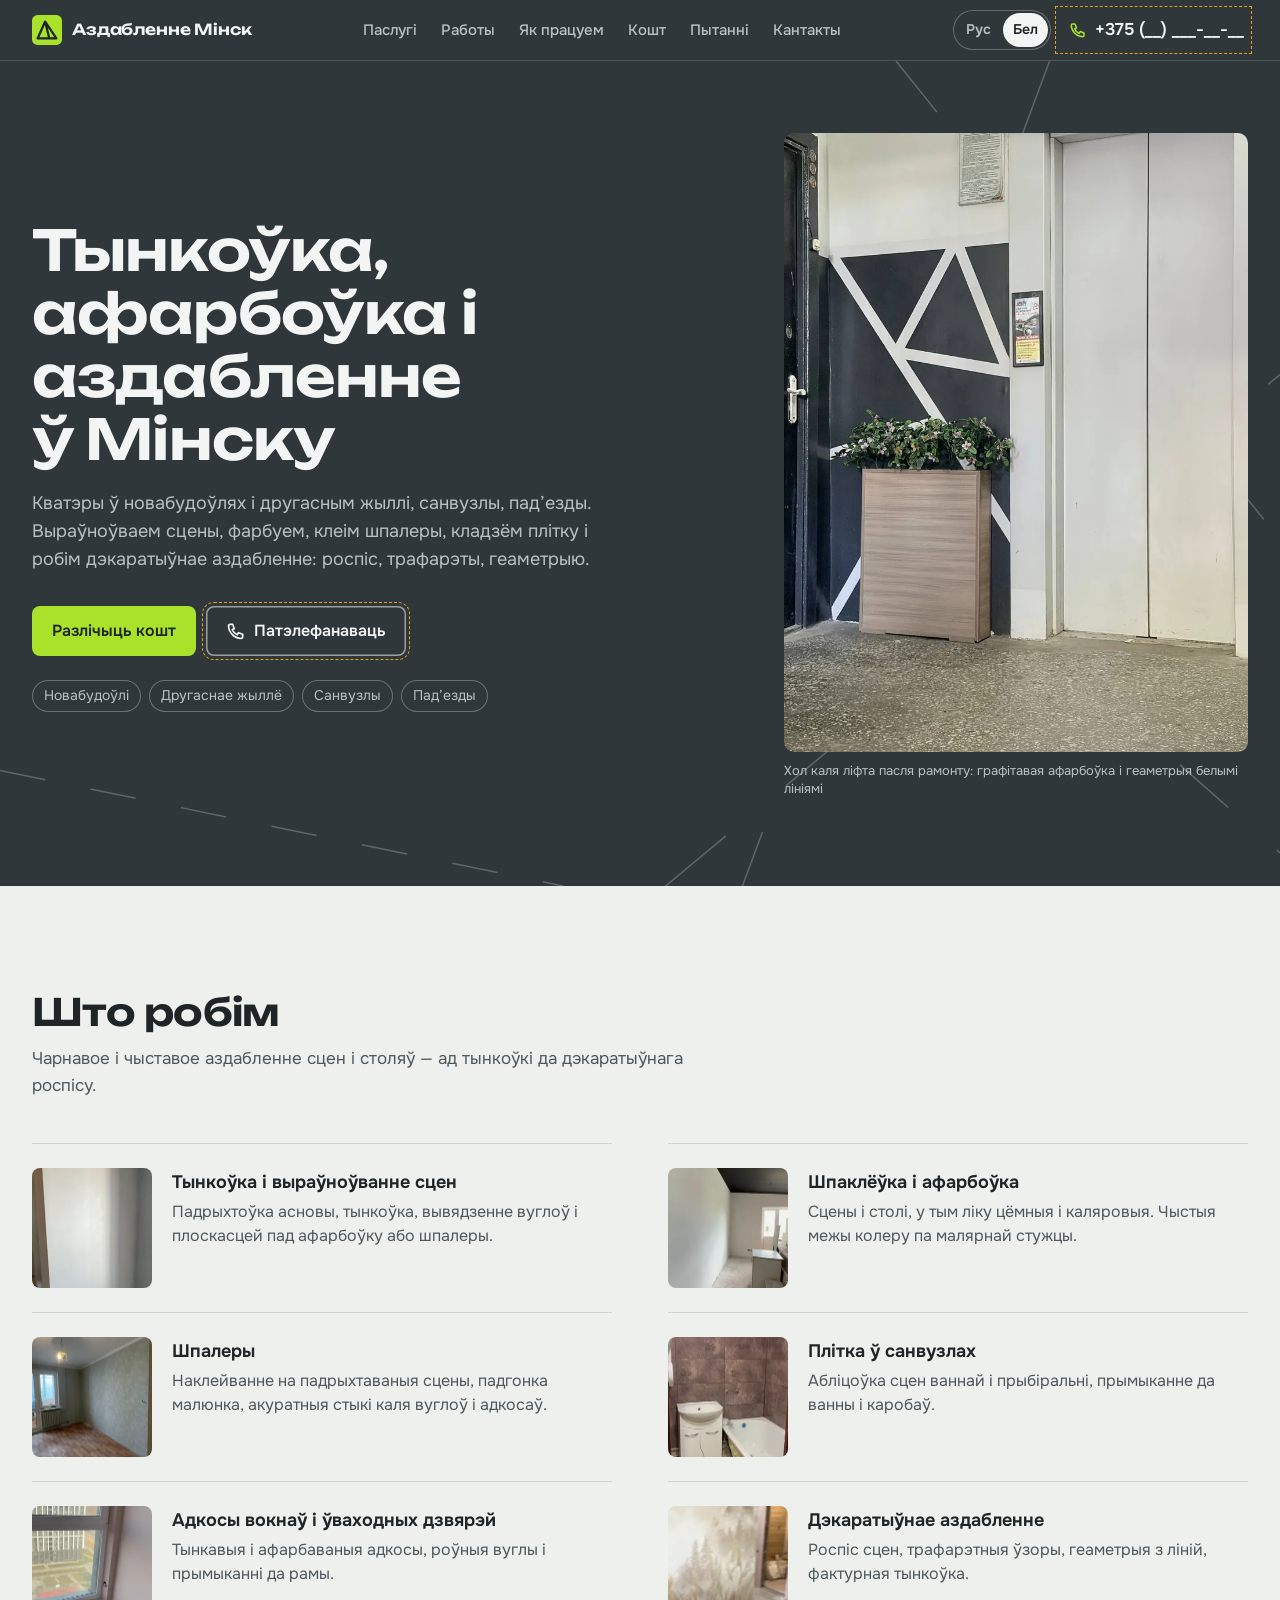
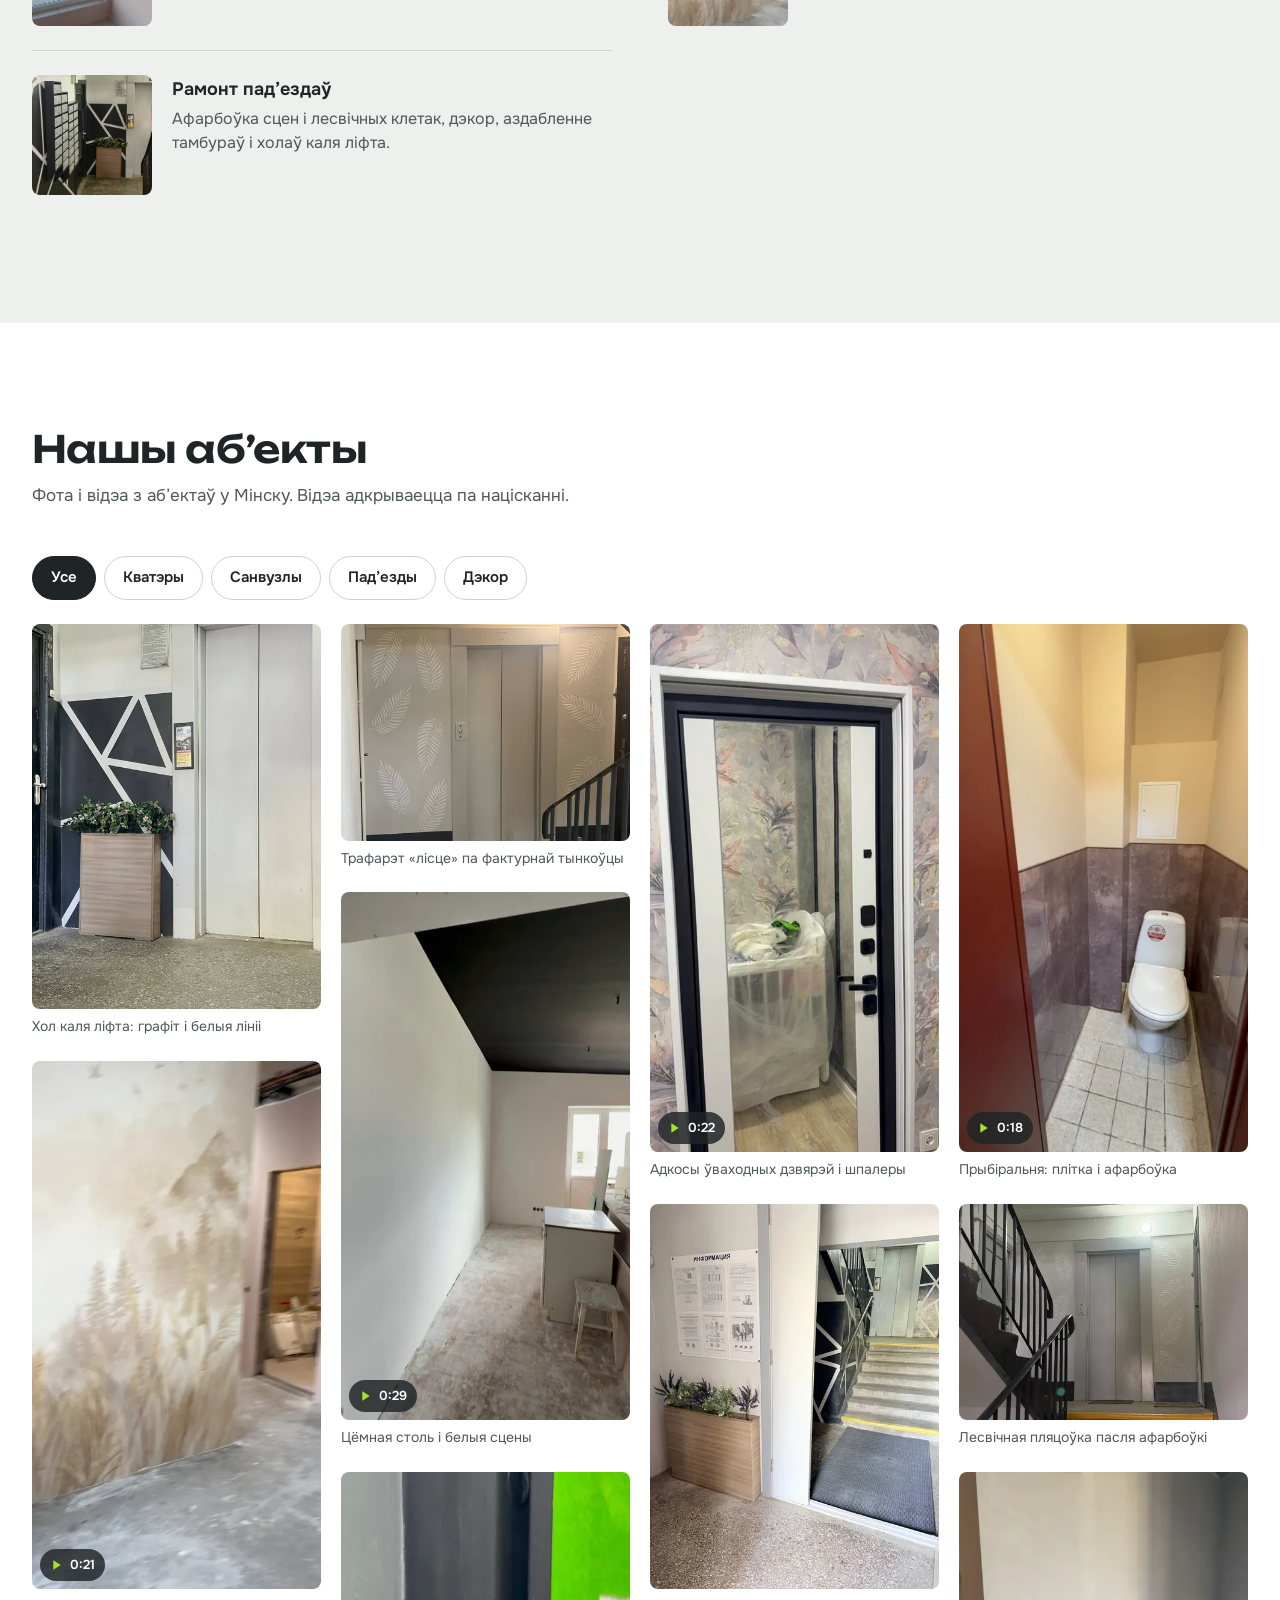
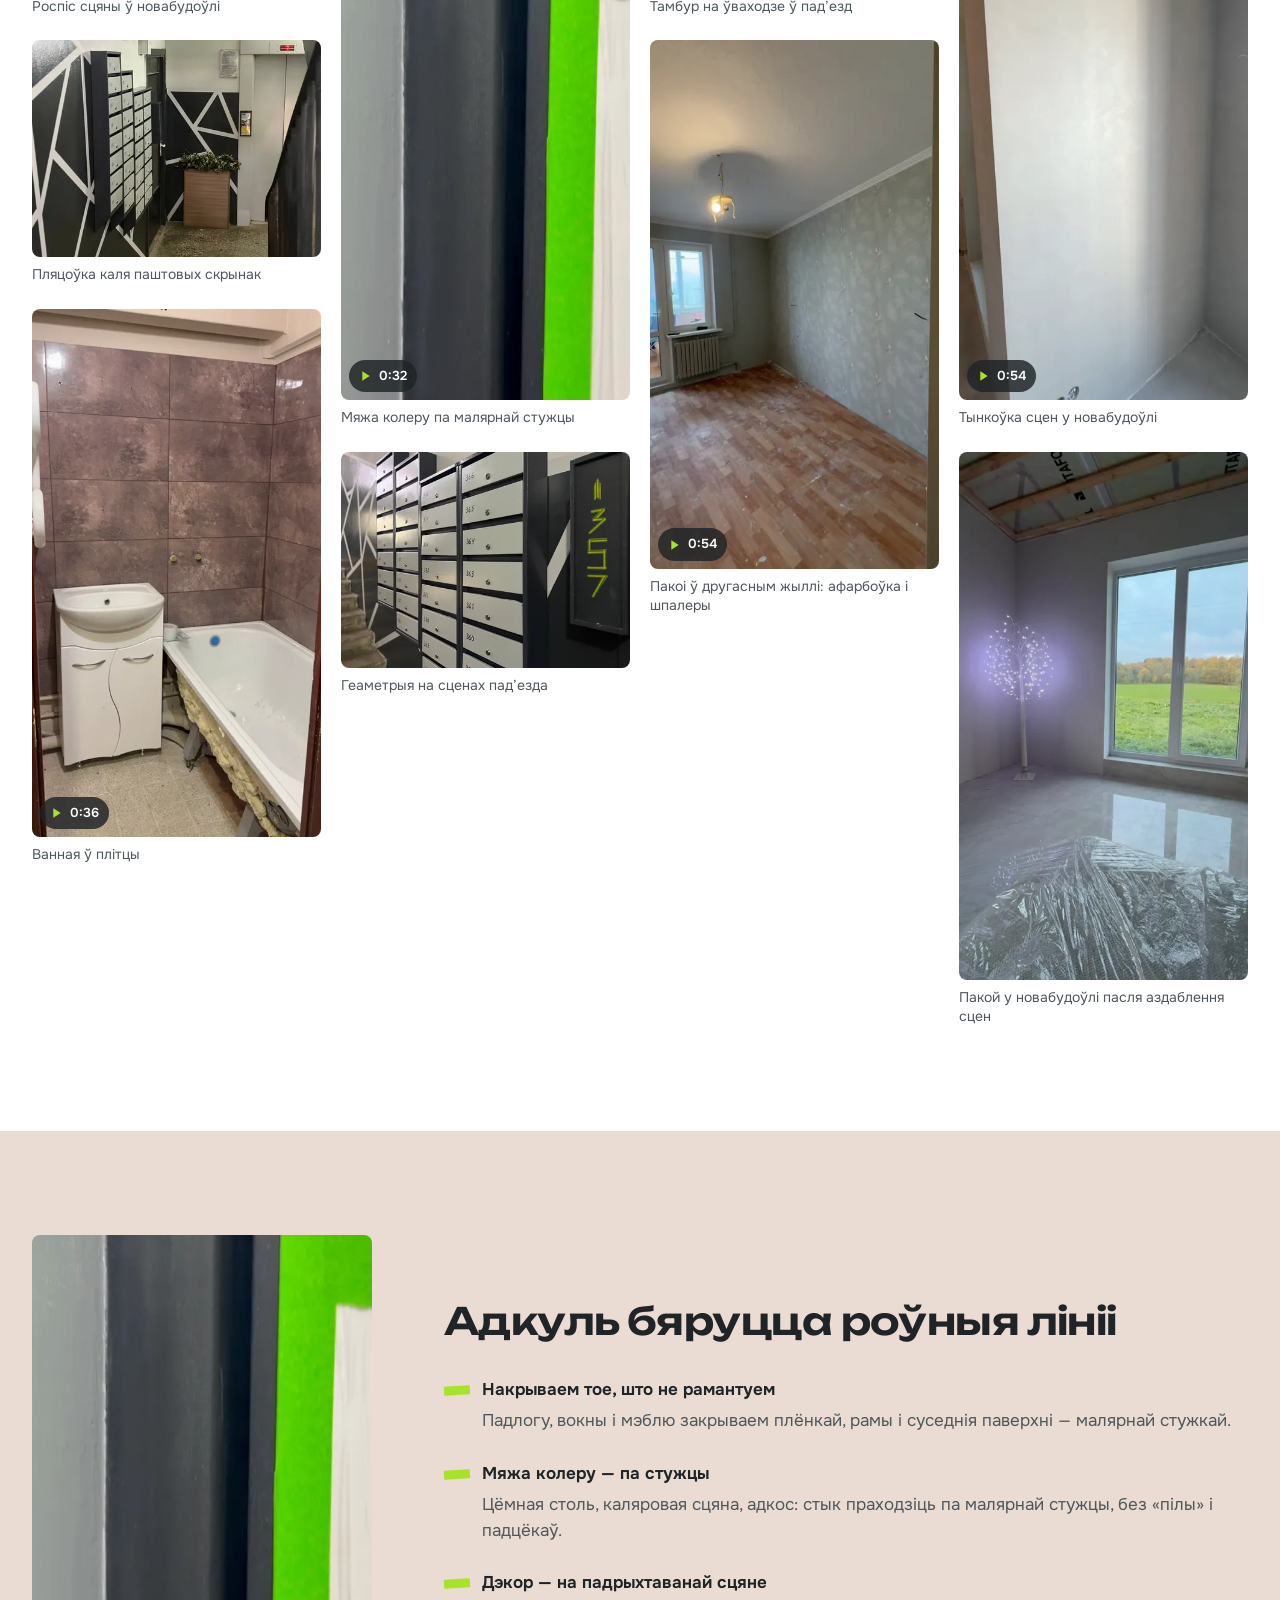
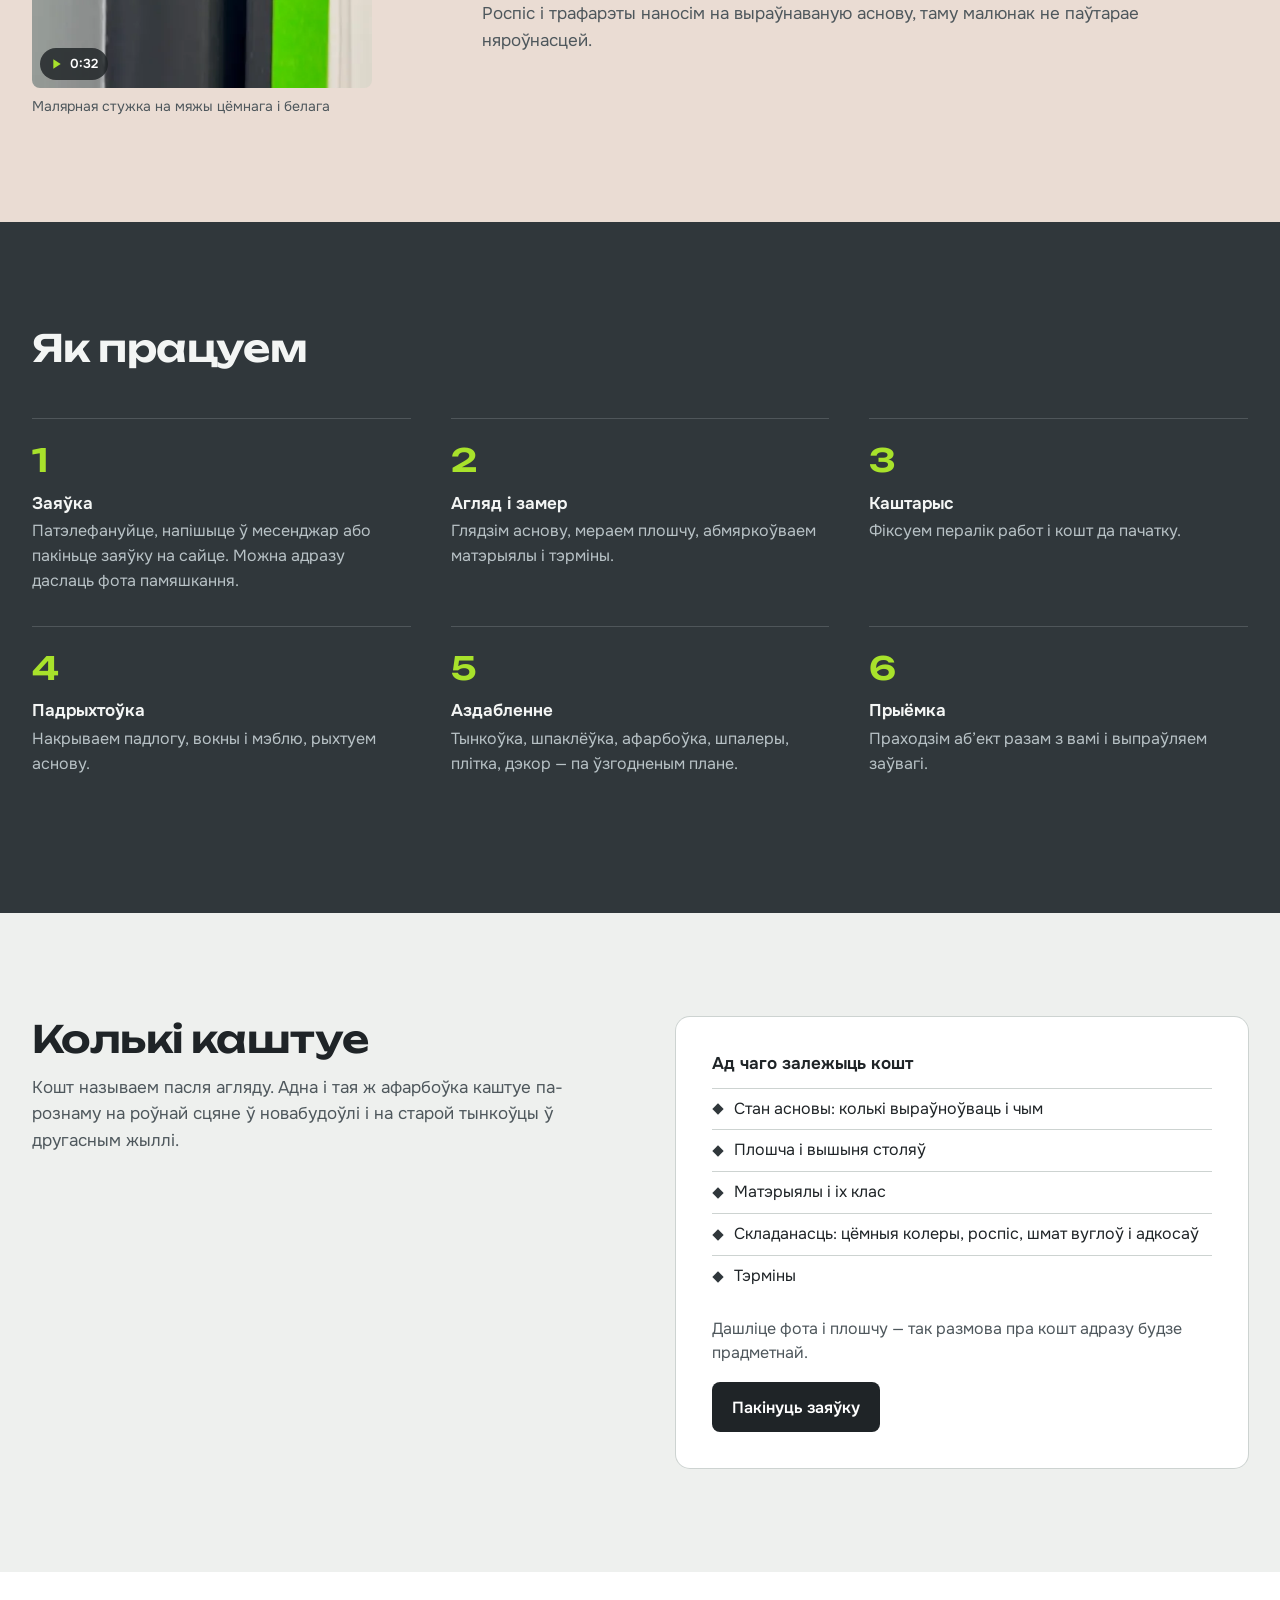
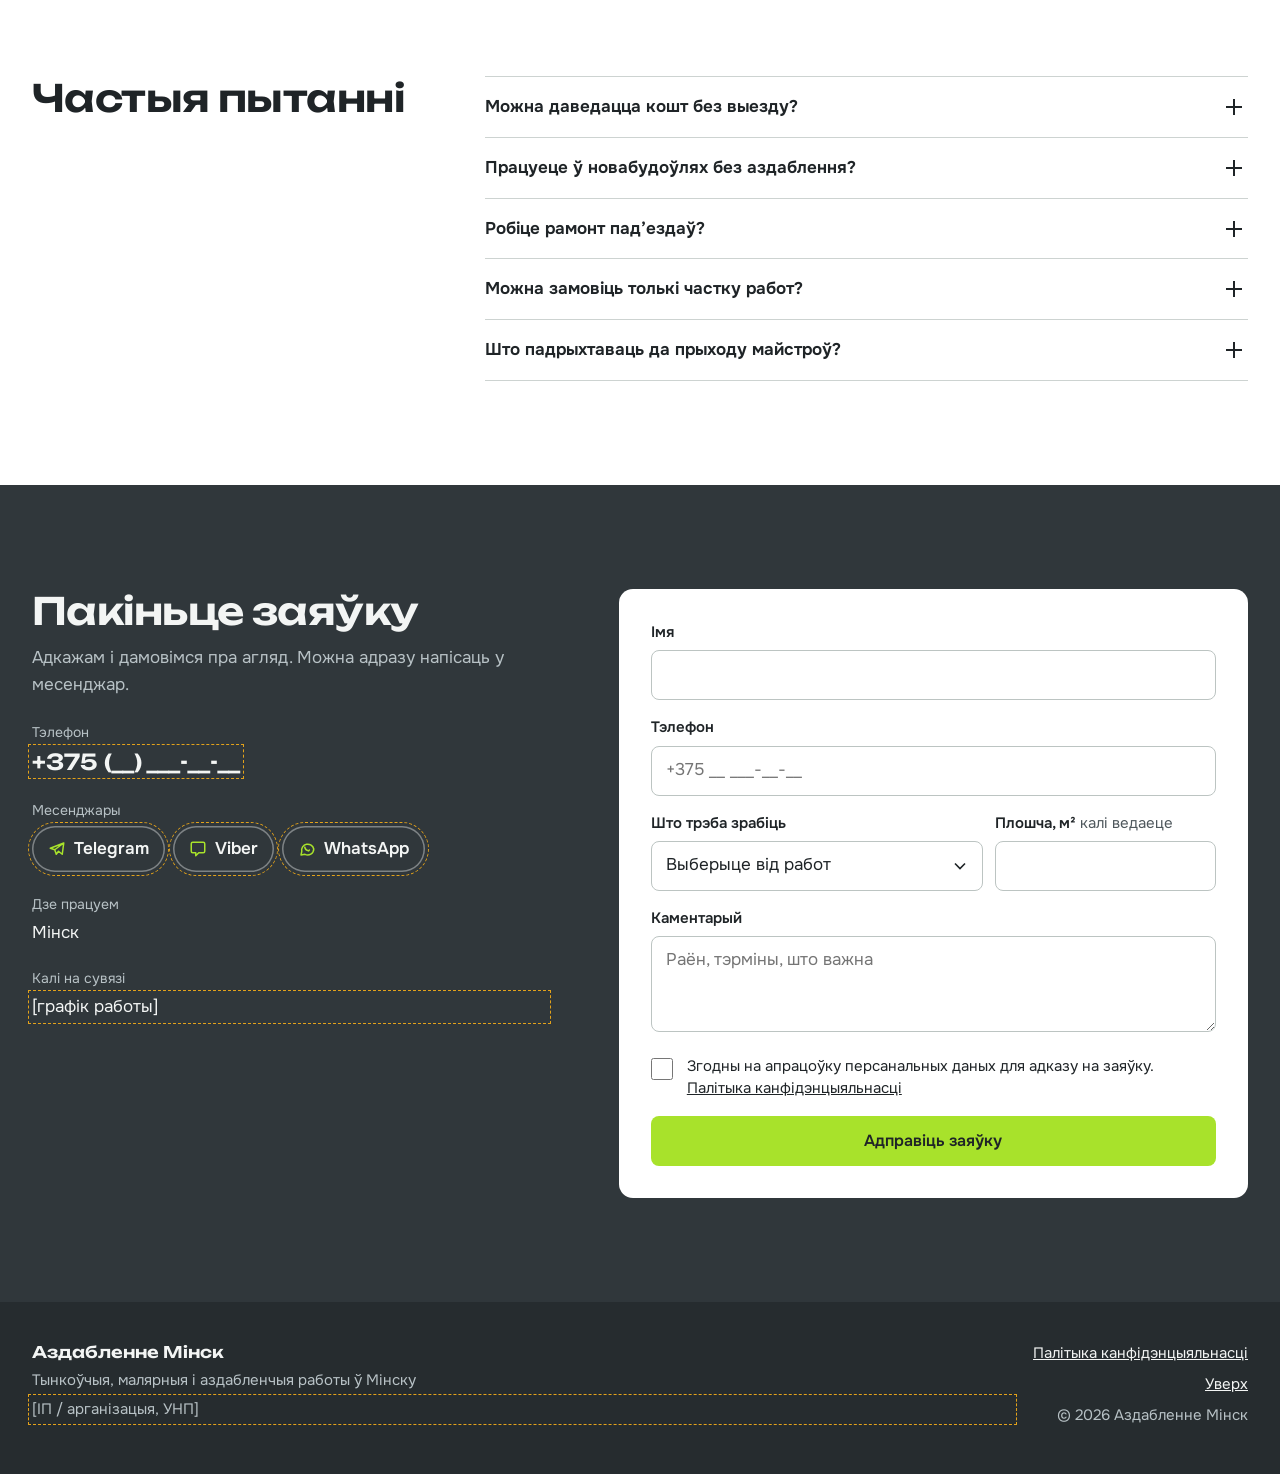
==== commit 877e59ed: "Исправления после аудита: форма, просмотр фото, шапка, шрифты - Форма: после неудачной отправки фоку" ====
--- a/be/index.html
+++ b/be/index.html
@@ -6,6 +6,7 @@
 <title>Тынкоўка, афарбоўка і аздабленне кватэр у Мінску | Аздабленне Мінск</title>
 <meta name="description" content="Тынкоўка, афарбоўка, шпалеры, плітка, адкосы і дэкаратыўнае аздабленне ў Мінску. Кватэры, новабудоўлі, пад’езды. Фота і відэа аб’ектаў, заяўка на разлік.">
 <meta name="theme-color" content="#30373B">
+<meta name="color-scheme" content="light">
 <meta name="format-detection" content="telephone=no">
 <link rel="canonical" href="https://pallsmi.github.io/otdelka-minsk/be/">
 <link rel="alternate" hreflang="ru-BY" href="https://pallsmi.github.io/otdelka-minsk/">
@@ -24,10 +25,10 @@
 <link rel="icon" href="../assets/favicon.svg" type="image/svg+xml">
 <link rel="icon" href="../assets/favicon-32.png" sizes="32x32" type="image/png">
 <link rel="apple-touch-icon" href="../assets/apple-touch-icon.png">
-<link rel="preload" href="../assets/fonts/unbounded-cyrillic-wght-normal.woff2" as="font" type="font/woff2" crossorigin>
-<link rel="preload" href="../assets/fonts/onest-cyrillic-wght-normal.woff2" as="font" type="font/woff2" crossorigin>
+<link rel="preload" href="../assets/fonts/unbounded-600.woff2" as="font" type="font/woff2" crossorigin>
+<link rel="preload" href="../assets/fonts/onest-var.woff2" as="font" type="font/woff2" crossorigin>
 <link rel="preload" as="image" type="image/webp" href="../assets/img/lift-geometry-800.webp" imagesrcset="../assets/img/lift-geometry-480.webp 480w, ../assets/img/lift-geometry-800.webp 800w" imagesizes="(min-width: 900px) 40vw, 86vw" fetchpriority="high">
-<link rel="stylesheet" href="../css/style.css?v=d247fea7">
+<link rel="stylesheet" href="../css/style.css?v=0fea35a9">
 <script type="application/ld+json">{"@context":"https://schema.org","@type":"HomeAndConstructionBusiness","name":"Аздабленне Мінск","description":"Тынкоўка, афарбоўка, шпалеры, плітка, адкосы і дэкаратыўнае аздабленне ў Мінску. Кватэры, новабудоўлі, пад’езды. Фота і відэа аб’ектаў, заяўка на разлік.","areaServed":{"@type":"City","name":"Мінск"},"address":{"@type":"PostalAddress","addressLocality":"Мінск","addressCountry":"BY"},"knowsLanguage":["ru","be"],"url":"https://pallsmi.github.io/otdelka-minsk/be/","image":"https://pallsmi.github.io/otdelka-minsk/assets/img/og.jpg"}</script>
 <script type="application/ld+json">{"@context":"https://schema.org","@type":"FAQPage","mainEntity":[{"@type":"Question","name":"Можна даведацца кошт без выезду?","acceptedAnswer":{"@type":"Answer","text":"Прыблізна — па фота і плошчы. Дакладна — пасля агляду: стан сцен і столяў па фота бачны не заўсёды."}},{"@type":"Question","name":"Працуеце ў новабудоўлях без аздаблення?","acceptedAnswer":{"@type":"Answer","text":"Так. Прыклады — у раздзеле «Нашы аб’екты»: тынкоўка сцен, адкосы, роспіс."}},{"@type":"Question","name":"Робіце рамонт пад’ездаў?","acceptedAnswer":{"@type":"Answer","text":"Так: афарбоўка сцен і лесвічных клетак, дэкор, аздабленне холаў каля ліфта. Фота — у раздзеле «Нашы аб’екты»."}},{"@type":"Question","name":"Можна замовіць толькі частку работ?","acceptedAnswer":{"@type":"Answer","text":"Так, напрыклад толькі афарбоўку столяў або толькі адкосы. Аб’ём абмяркоўваем на аглядзе."}},{"@type":"Question","name":"Што падрыхтаваць да прыходу майстроў?","acceptedAnswer":{"@type":"Answer","text":"Вынесці рэчы, якія можна вынесці, або ссунуць мэблю да цэнтра пакоя — астатняе накрыем плёнкай."}}]}</script>
 </head>
@@ -82,7 +83,7 @@
         <a class="btn btn-tape" href="#contact">Разлічыць кошт</a>
         <a class="btn btn-ghost todo" href="#contact"><svg class="ic" viewBox="0 0 24 24" fill="none" stroke="currentColor" stroke-width="2" stroke-linecap="round" stroke-linejoin="round" aria-hidden="true" focusable="false"><path d="M5 4h3l2 5-2.5 1.5a11 11 0 0 0 6 6L15 14l5 2v3a2 2 0 0 1-2 2A16 16 0 0 1 3 6a2 2 0 0 1 2-2z"/></svg>Патэлефанаваць</a>
       </div>
-      <ul class="hero-tags" aria-label="Тыпы аб’ектаў"><li>Новабудоўлі</li><li>Другаснае жыллё</li><li>Санвузлы</li><li>Пад’езды</li>
+      <ul class="hero-tags"><li>Новабудоўлі</li><li>Другаснае жыллё</li><li>Санвузлы</li><li>Пад’езды</li>
       </ul>
     </div>
     <figure class="hero-photo">
@@ -460,17 +461,19 @@
       <div class="field">
         <label for="f-phone">Тэлефон</label>
         <input id="f-phone" name="phone" type="tel" inputmode="tel" autocomplete="tel" placeholder="+375 __ ___-__-__" required aria-describedby="f-phone-err">
-        <p class="err" id="f-phone-err" data-msg="Пакажыце тэлефон у фармаце +375 XX XXX-XX-XX"></p>
+        <p class="err" id="f-phone-err" data-msg="Пакажыце нумар цалкам: 9 лічбаў пасля +375"></p>
       </div>
       <div class="field-row">
         <div class="field">
           <label for="f-work">Што трэба зрабіць</label>
-          <select id="f-work" name="work"><option>Тынкоўка, выраўноўванне</option><option>Афарбоўка</option><option>Шпалеры</option><option>Плітка</option><option>Адкосы</option><option>Дэкор</option><option>Пад’езд</option><option>Некалькі відаў работ</option>
+          <select id="f-work" name="work">
+            <option value="">Выберыце від работ</option><option>Тынкоўка, выраўноўванне</option><option>Афарбоўка</option><option>Шпалеры</option><option>Плітка</option><option>Адкосы</option><option>Дэкор</option><option>Пад’езд</option><option>Некалькі відаў работ</option>
           </select>
         </div>
         <div class="field field-area">
           <label for="f-area">Плошча, м² <span class="hint">калі ведаеце</span></label>
-          <input id="f-area" name="area" type="number" inputmode="decimal" min="1" max="10000" step="any">
+          <input id="f-area" name="area" type="text" inputmode="decimal" autocomplete="off" maxlength="8" aria-describedby="f-area-err">
+          <p class="err" id="f-area-err" data-msg="Пакажыце лік, напрыклад 45 або 45,5"></p>
         </div>
       </div>
       <div class="field">
@@ -479,7 +482,7 @@
       </div>
       <div class="field check">
         <input id="f-consent" name="consent" type="checkbox" required aria-describedby="f-consent-err">
-        <label for="f-consent">Згодны на апрацоўку персанальных даных для адказу на заяўку. <a href="privacy.html">Палітыка канфідэнцыяльнасці</a></label>
+        <label for="f-consent">Згодны на апрацоўку персанальных даных для адказу на заяўку. <a href="privacy.html" target="_blank" rel="noopener">Палітыка канфідэнцыяльнасці</a></label>
         <p class="err" id="f-consent-err" data-msg="Патрэбна згода на апрацоўку даных"></p>
       </div>
       <button class="btn btn-tape btn-wide" type="submit">Адправіць заяўку</button>
@@ -511,9 +514,9 @@
   <a class="bar-cta" href="#contact"><svg class="ic" viewBox="0 0 24 24" fill="none" stroke="currentColor" stroke-width="2" stroke-linecap="round" stroke-linejoin="round" aria-hidden="true" focusable="false"><path d="M6 3h12v18H6zM9 8h6M9 12h6M9 16h4"/></svg><span>Заяўка</span></a>
 </nav>
 
-<dialog class="lightbox" id="lightbox" aria-label="Нашы аб’екты">
+<dialog class="lightbox" id="lightbox" aria-labelledby="lb-caption">
   <div class="lb-stage"></div>
-  <p class="lb-caption"></p>
+  <p class="lb-caption" id="lb-caption"></p>
   <button class="lb-btn lb-close" type="button" aria-label="Закрыць"><svg class="ic" viewBox="0 0 24 24" fill="none" stroke="currentColor" stroke-width="2" stroke-linecap="round" stroke-linejoin="round" aria-hidden="true" focusable="false"><path d="M6 6l12 12M18 6L6 18"/></svg></button>
   <button class="lb-btn lb-prev" type="button" aria-label="Папярэдняя работа"><svg class="ic" viewBox="0 0 24 24" fill="none" stroke="currentColor" stroke-width="2" stroke-linecap="round" stroke-linejoin="round" aria-hidden="true" focusable="false"><path d="M15 5l-7 7 7 7"/></svg></button>
   <button class="lb-btn lb-next" type="button" aria-label="Наступная работа"><svg class="ic" viewBox="0 0 24 24" fill="none" stroke="currentColor" stroke-width="2" stroke-linecap="round" stroke-linejoin="round" aria-hidden="true" focusable="false"><path d="M9 5l7 7-7 7"/></svg></button>
@@ -532,6 +535,6 @@
 </dialog>
 
 <script type="application/json" id="gallery-data">[{"kind":"photo","caption":"Хол каля ліфта: графіт і белыя лініі","w":960,"h":1280,"src":"../assets/img/lift-geometry-800.webp"},{"kind":"video","caption":"Роспіс сцяны ў новабудоўлі","w":464,"h":848,"src":"../assets/img/mural-464.webp","video":"../assets/video/mural.mp4"},{"kind":"photo","caption":"Пляцоўка каля паштовых скрынак","w":1280,"h":960,"src":"../assets/img/hall-geometry-1280.webp"},{"kind":"video","caption":"Ванная ў плітцы","w":464,"h":848,"src":"../assets/img/bath-464.webp","video":"../assets/video/bath.mp4"},{"kind":"photo","caption":"Трафарэт «лісце» па фактурнай тынкоўцы","w":1280,"h":960,"src":"../assets/img/lift-leaves-1280.webp"},{"kind":"video","caption":"Цёмная столь і белыя сцены","w":464,"h":848,"src":"../assets/img/dark-ceiling-464.webp","video":"../assets/video/dark-ceiling.mp4"},{"kind":"video","caption":"Мяжа колеру па малярнай стужцы","w":464,"h":848,"src":"../assets/img/tape-464.webp","video":"../assets/video/tape.mp4"},{"kind":"photo","caption":"Геаметрыя на сценах пад’езда","w":1280,"h":960,"src":"../assets/img/mailboxes-1280.webp"},{"kind":"video","caption":"Адкосы ўваходных дзвярэй і шпалеры","w":464,"h":848,"src":"../assets/img/door-464.webp","video":"../assets/video/door.mp4"},{"kind":"photo","caption":"Тамбур на ўваходзе ў пад’езд","w":960,"h":1280,"src":"../assets/img/entrance-800.webp"},{"kind":"video","caption":"Пакоі ў другасным жыллі: афарбоўка і шпалеры","w":464,"h":848,"src":"../assets/img/wallpaper-464.webp","video":"../assets/video/rooms.mp4"},{"kind":"video","caption":"Прыбіральня: плітка і афарбоўка","w":464,"h":848,"src":"../assets/img/wc-464.webp","video":"../assets/video/wc.mp4"},{"kind":"photo","caption":"Лесвічная пляцоўка пасля афарбоўкі","w":1280,"h":960,"src":"../assets/img/stair-leaves-1280.webp"},{"kind":"video","caption":"Тынкоўка сцен у новабудоўлі","w":464,"h":848,"src":"../assets/img/plaster-464.webp","video":"../assets/video/plaster.mp4"},{"kind":"photo","caption":"Пакой у новабудоўлі пасля аздаблення сцен","w":464,"h":848,"src":"../assets/img/new-room-464.webp"}]</script>
-<script src="../js/main.js?v=d247fea7" defer></script>
+<script src="../js/main.js?v=0fea35a9" defer></script>
 </body>
 </html>
--- a/css/style.css
+++ b/css/style.css
@@ -5,29 +5,17 @@
    и малярная лента лаймового цвета.
    ========================================================== */
 
+/* Шрифты: по одному файлу на семейство, только нужные символы
+   (латиница, кириллица с белорусскими ў і, знаки препинания). Лицензия SIL OFL 1.1. */
 @font-face {
   font-family: "Unbounded";
-  src: url("../assets/fonts/unbounded-cyrillic-wght-normal.woff2") format("woff2");
-  font-weight: 200 900; font-style: normal; font-display: swap;
-  unicode-range: U+0301, U+0400-045F, U+0490-0491, U+04B0-04B1, U+2116;
-}
-@font-face {
-  font-family: "Unbounded";
-  src: url("../assets/fonts/unbounded-latin-wght-normal.woff2") format("woff2");
-  font-weight: 200 900; font-style: normal; font-display: swap;
-  unicode-range: U+0000-00FF, U+0131, U+0152-0153, U+02BB-02BC, U+02C6, U+02DA, U+02DC, U+0304, U+0308, U+0329, U+2000-206F, U+20AC, U+2122, U+2191, U+2193, U+2212, U+2215, U+FEFF, U+FFFD;
+  src: url("../assets/fonts/unbounded-600.woff2") format("woff2");
+  font-weight: 600; font-style: normal; font-display: swap;
 }
 @font-face {
   font-family: "Onest";
-  src: url("../assets/fonts/onest-cyrillic-wght-normal.woff2") format("woff2");
-  font-weight: 100 900; font-style: normal; font-display: swap;
-  unicode-range: U+0301, U+0400-045F, U+0490-0491, U+04B0-04B1, U+2116;
-}
-@font-face {
-  font-family: "Onest";
-  src: url("../assets/fonts/onest-latin-wght-normal.woff2") format("woff2");
-  font-weight: 100 900; font-style: normal; font-display: swap;
-  unicode-range: U+0000-00FF, U+0131, U+0152-0153, U+02BB-02BC, U+02C6, U+02DA, U+02DC, U+0304, U+0308, U+0329, U+2000-206F, U+20AC, U+2122, U+2191, U+2193, U+2212, U+2215, U+FEFF, U+FFFD;
+  src: url("../assets/fonts/onest-var.woff2") format("woff2");
+  font-weight: 400 700; font-style: normal; font-display: swap;
 }
 
 :root {
@@ -95,7 +83,9 @@
   font-weight: 600;
   letter-spacing: -0.015em;
   text-wrap: balance;
-}
+  overflow-wrap: break-word;
+}
+h3 { overflow-wrap: break-word; }
 h1 { font-size: clamp(1.75rem, 1.15rem + 3.1vw, 3.5rem); line-height: 1.12; }
 h2 { font-size: clamp(1.45rem, 1.1rem + 1.7vw, 2.35rem); line-height: 1.18; }
 h3 { font-size: 1.0625rem; font-weight: 650; line-height: 1.35; }
@@ -162,26 +152,34 @@
   line-height: 1.12;
 }
 .brand-mark { width: 30px; height: 30px; flex: none; }
+
+.header-tools { display: flex; align-items: center; gap: 8px; }
+
+.lang {
+  display: inline-flex; padding: 3px; gap: 2px;
+  border-radius: 999px; box-shadow: inset 0 0 0 1px rgba(243,245,244,.28);
+}
+.lang a {
+  display: inline-flex; align-items: center; justify-content: center;
+  min-width: 44px; min-height: 34px; padding: 0 10px; border-radius: 999px;
+  font-size: .875rem; font-weight: 600; text-decoration: none; color: var(--on-dark-2);
+}
+.lang a[aria-current="true"] { background: var(--on-dark); color: var(--ink); }
+.lang a:not([aria-current="true"]):hover { color: var(--on-dark); }
+
+/* Узкие телефоны: правила стоят после базовых, чтобы их не перекрывал каскад */
 @media (max-width: 420px) {
   .brand { font-size: .8125rem; gap: 8px; }
   .brand-mark { width: 28px; height: 28px; }
   .lang a { min-width: 40px; padding: 0 8px; }
   .header-tools { gap: 4px; }
 }
-
-.header-tools { display: flex; align-items: center; gap: 8px; }
-
-.lang {
-  display: inline-flex; padding: 3px; gap: 2px;
-  border-radius: 999px; box-shadow: inset 0 0 0 1px rgba(243,245,244,.28);
-}
-.lang a {
-  display: inline-flex; align-items: center; justify-content: center;
-  min-width: 44px; min-height: 34px; padding: 0 10px; border-radius: 999px;
-  font-size: .875rem; font-weight: 600; text-decoration: none; color: var(--on-dark-2);
-}
-.lang a[aria-current="true"] { background: var(--on-dark); color: var(--ink); }
-.lang a:not([aria-current="true"]):hover { color: var(--on-dark); }
+@media (max-width: 359px) {
+  .brand { font-size: .75rem; gap: 6px; }
+  .brand-mark { width: 26px; height: 26px; }
+  .lang a { min-width: 36px; padding: 0 6px; font-size: .8125rem; }
+  .header-tools .burger { width: 40px; }
+}
 
 .header-call { display: none; }
 
@@ -204,6 +202,7 @@
   border-bottom: 1px solid var(--line-dark);
 }
 .nav.open { display: block; }
+@media (max-width: 1119px) { html.menu-open { overflow: hidden; } }
 .nav ul { display: grid; }
 .nav li + li { border-top: 1px solid var(--line-dark); }
 .nav ul a {
@@ -216,7 +215,8 @@
 }
 .nav-phone .ic { width: 22px; height: 22px; color: var(--tape); }
 
-@media (min-width: 1040px) {
+@media (min-width: 1120px) {
+  .brand span { white-space: nowrap; -webkit-line-clamp: 1; }
   .burger { display: none; }
   .nav {
     display: block; position: static; padding: 0; background: none; border: 0; max-height: none; overflow: visible;
@@ -224,7 +224,7 @@
   .nav ul { display: flex; gap: 4px; }
   .nav li + li { border: 0; }
   .nav ul a {
-    min-height: 40px; padding: 0 10px; border-radius: 6px;
+    min-height: 40px; padding: 0 10px; border-radius: 6px; white-space: nowrap;
     font-size: .9375rem; font-weight: 500; color: var(--on-dark-2);
   }
   .nav ul a:hover { color: var(--on-dark); background: rgba(243,245,244,.06); }
@@ -540,13 +540,18 @@
 }
 .lightbox::backdrop { background: transparent; }
 .lb-stage {
-  position: absolute; inset: 60px 0 76px;
-  display: grid; place-items: center; padding: 0 8px;
+  position: absolute; inset: calc(64px + env(safe-area-inset-top, 0px)) 0 calc(76px + env(safe-area-inset-bottom, 0px));
+  display: flex; align-items: center; justify-content: center; padding: 0 8px;
   touch-action: pan-y;
 }
+/* Высоту ограничивает flex-контейнер с явной высотой: медиа всегда целиком в экране */
 .lb-stage img, .lb-stage video {
+  display: block; flex: none;
   max-width: 100%; max-height: 100%; width: auto; height: auto; object-fit: contain; border-radius: 6px;
   background: #000;
+}
+@media (min-width: 900px) {
+  .lb-stage { inset: 72px 80px 76px; }
 }
 .lb-caption {
   position: absolute; left: 16px; right: 16px; bottom: calc(18px + env(safe-area-inset-bottom));
@@ -559,7 +564,7 @@
 }
 .lb-btn:hover { background: rgba(243,245,244,.22); }
 .lb-btn .ic { width: 24px; height: 24px; }
-.lb-close { top: 8px; right: 8px; }
+.lb-close { top: calc(8px + env(safe-area-inset-top, 0px)); right: calc(8px + env(safe-area-inset-right, 0px)); }
 .lb-prev { left: 8px; top: 50%; margin-top: -24px; }
 .lb-next { right: 8px; top: 50%; margin-top: -24px; }
 @media (max-width: 599px) {
@@ -587,7 +592,7 @@
 
 /* ---------- Текстовые страницы ---------- */
 .prose { max-width: 44rem; }
-.prose h1 { font-size: clamp(1.6rem, 1.2rem + 2vw, 2.5rem); margin-bottom: 24px; }
+.prose h1 { font-size: clamp(1.25rem, .7rem + 3vw, 2.5rem); margin-bottom: 24px; }
 .prose h2 { font-size: 1.125rem; font-family: var(--f-text); font-weight: 700; letter-spacing: 0; margin: 28px 0 6px; }
 .prose p { color: var(--ink-2); }
 .prose .muted { font-size: .9375rem; margin-top: 28px; }
